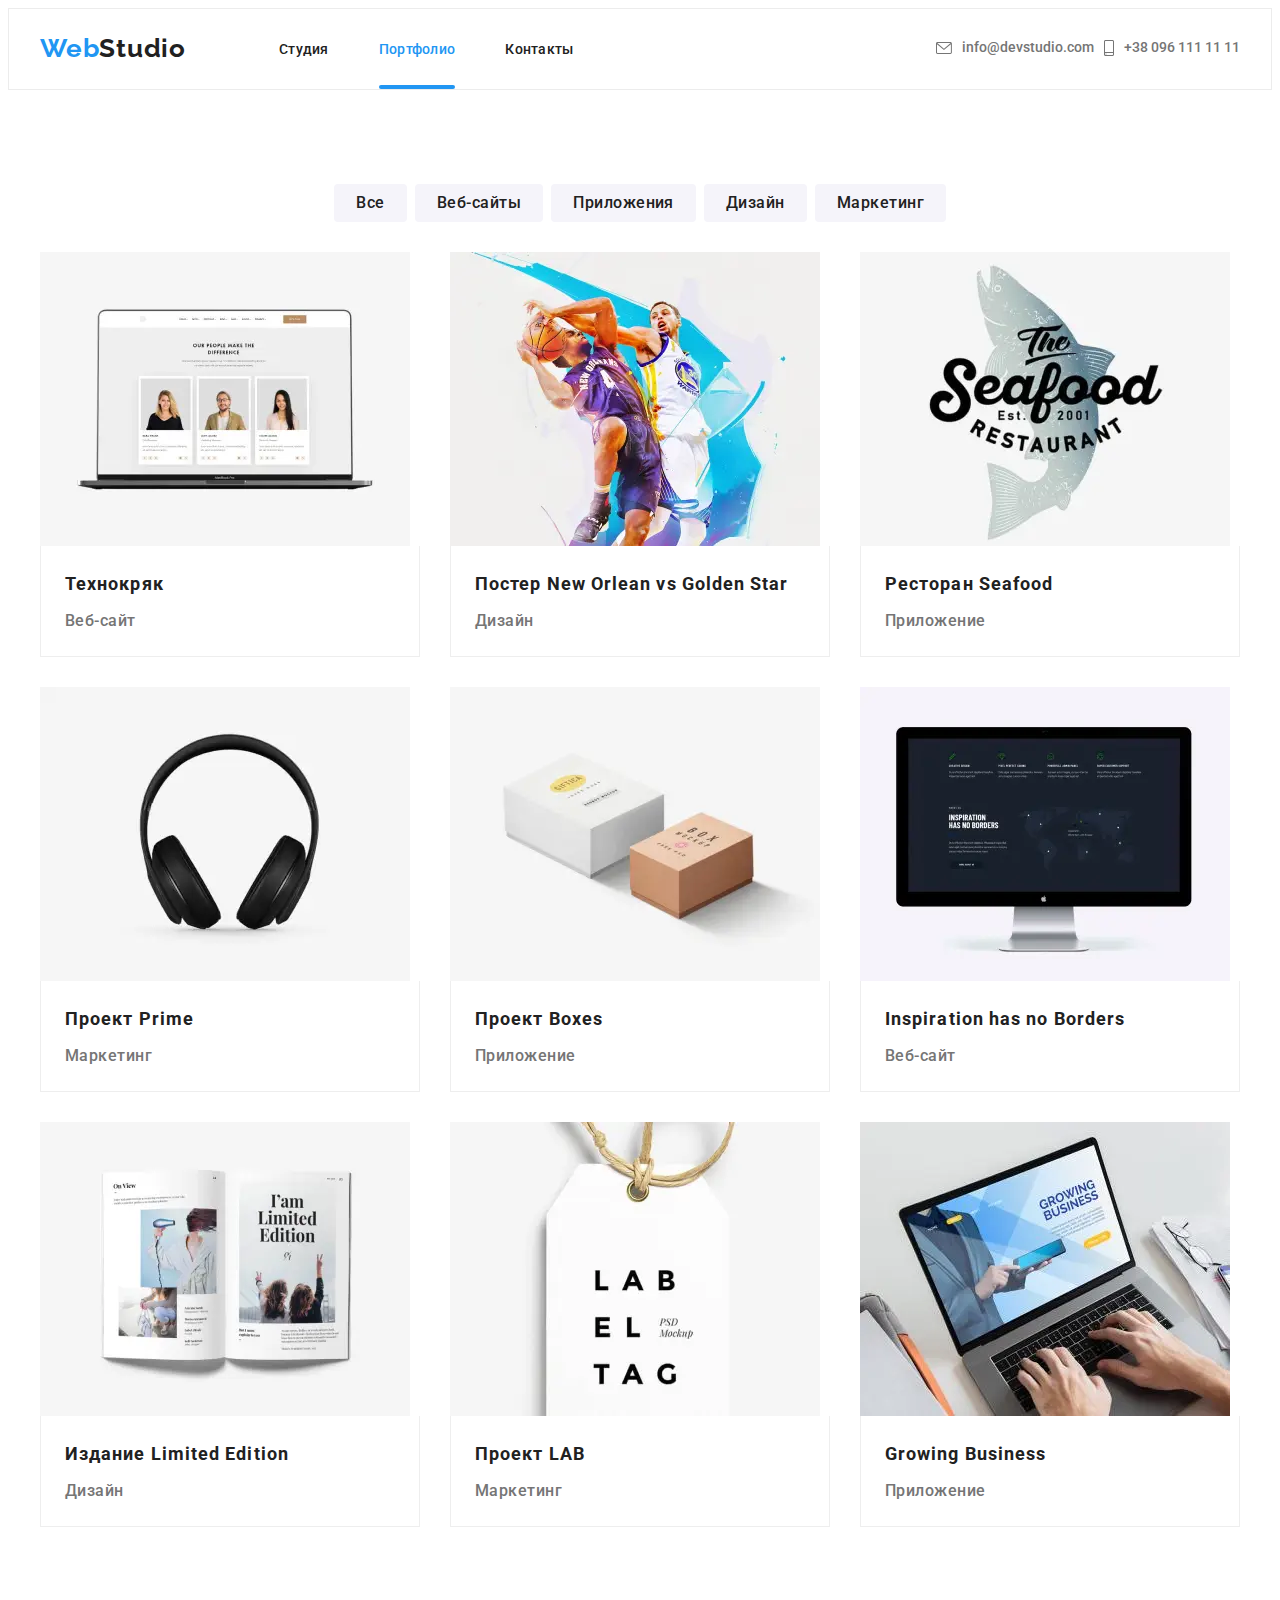
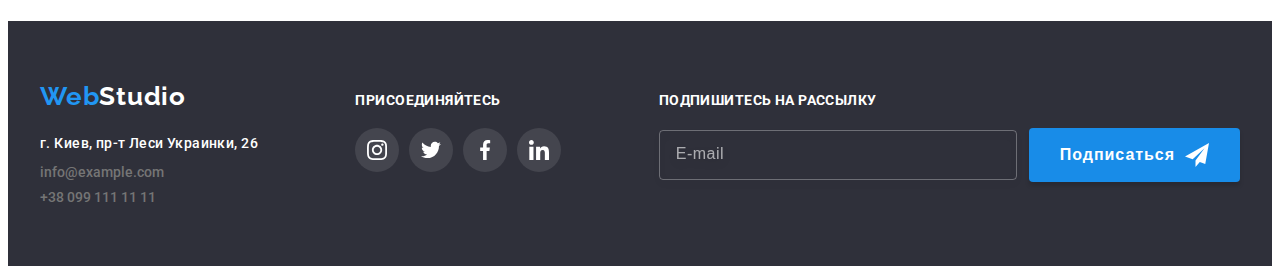
==== portfolio.html @ 3a27f7a0 "mobile ver." ====
<!DOCTYPE html>
<html lang="ru">
  <head>
    <meta charset="UTF-8" />
    <meta http-equiv="X-UA-Compatible" content="IE=edge" />
    <meta name="viewport" content="width=device-width, initial-scale=1.0" />
    <title>Портфолио</title>
    <link
      rel="stylesheet"
      href="https://cdnjs.cloudflare.com/ajax/libs/modern-normalize/1.1.0/modern-normalize.min.css"
      integrity="sha512-wpPYUAdjBVSE4KJnH1VR1HeZfpl1ub8YT/NKx4PuQ5NmX2tKuGu6U/JRp5y+Y8XG2tV+wKQpNHVUX03MfMFn9Q=="
      crossorigin="anonymous"
      referrerpolicy="no-referrer"
    />
    <link rel="preconnect" href="https://fonts.googleapis.com" />
    <link rel="preconnect" href="https://fonts.gstatic.com" crossorigin />
    <link
      href="https://fonts.googleapis.com/css2?family=Raleway:wght@700&family=Roboto:wght@400;500;700;900&display=swap"
      rel="stylesheet"
    />
    <link rel="stylesheet" href="./css/main.min.css" />
  </head>
  <body>
    <!--header-->
    <header class="header">
      <div class="container header-container">
        <nav class="nav">
          <a class="logo-link-dark link animate__animated animate__fadeInDown" href="./index.html"
            ><span class="logo-item">Web</span>Studio</a
          >
          <ul class="nav__list list">
            <li class="nav__item">
              <a href="./index.html" class="nav__link link">Студия</a>
            </li>
            <li class="nav__item">
              <a href="./portfolio.html" class="nav__link nav__link__portfolio link current"
                >Портфолио</a
              >
            </li>
            <li class="nav__item">
              <a href="#" class="nav__link link">Контакты</a>
            </li>
          </ul>
        </nav>

        <!--Start mobile menu-->
        <button class="burger-btn" data-menu-open>
          <svg class="burger-icon" width="40" height="40">
            <use href="./img/icons.svg#icon-menu_mobile"></use>
          </svg>
        </button>
        <div class="mobile-menu" data-menu>
          <button class="close-btn" data-menu-close>
            <svg class="close-btn-icon" width="40" height="40">
              <use href="./img/icons.svg#icon-close-black"></use>
            </svg>
          </button>
          <div class="modile-menu-box">
            <ul class="menu-nav__list list">
              <li class="menu-nav__item">
                <a href="./index.html" class="menu-nav__link current">Студия</a>
              </li>
              <li class="menu-nav__item">
                <a href="./portfolio.html" class="menu-nav__link">Портфолио</a>
              </li>
              <li class="menu-nav__item">
                <a href="/" class="menu-nav__link">Контакты</a>
              </li>
            </ul>
            <div class="modile-menu__contacts__container">
              <div class="modile-menu__contacts">
                <a
                  class="modile-menu__contacts__link modile-menu__contacts__link__tel link"
                  href="tel:+380961111111"
                  >+38 096 111 11 11</a
                >
                <a class="modile-menu__contacts__link link" href="mailto:info@devstudio.com"
                  >info@devstudio.com</a
                >
              </div>

              <ul class="mobile-social__list list">
                <li class="mobile-social__item">
                  <a href="#" class="mobile-social__link link">Instagram</a>
                </li>
                <li class="mobile-social__item">
                  <a href="#" class="mobile-social__link link">Twitter</a>
                </li>
                <li class="mobile-social__item">
                  <a href="#" class="mobile-social__link link">Facebook</a>
                </li>
                <li class="mobile-social__item">
                  <a href="#" class="mobile-social__link link">LinkedIn</a>
                </li>
              </ul>
            </div>
          </div>
        </div>
        <!--Finish mobile menu-->

        <div class="header__contacts">
          <a class="contacts__link link" href="mailto:info@devstudio.com"
            ><svg class="contacts__icon" width="16" height="12">
              <use href="./img/sprite.svg#icon-envelope"></use></svg
            >info@devstudio.com</a
          >

          <a class="contacts__link link" href="tel:+380961111111"
            ><svg class="contacts__icon" width="10" height="16">
              <use href="./img/sprite.svg#icon-smartphone"></use></svg
            >+38 096 111 11 11</a
          >
        </div>
      </div>
    </header>
    <main>
      <section class="portfolio-section">
        <div class="container">
          <h1 class="visually-hidden">Портфолио</h1>

          <!--filter button-->
          <ul class="filter-list list">
            <li class="filter-item">
              <button type="button" class="filter-btn btn">Все</button>
            </li>
            <li class="filter-item">
              <button type="button" class="filter-btn btn">Веб-сайты</button>
            </li>
            <li class="filter-item">
              <button type="button" class="filter-btn btn">Приложения</button>
            </li>
            <li class="filter-item">
              <button type="button" class="filter-btn btn">Дизайн</button>
            </li>
            <li class="filter-item">
              <button type="button" class="filter-btn btn">Маркетинг</button>
            </li>
          </ul>

          <!-- portfolio -->
          <ul class="portfolio-list list">
            <li class="portfolio-item">
              <a href="" class="portfolio-link link">
                <div class="box-img">
                  <picture>
                    <source
                      media="(min-width: 1200px)"
                      srcset="
                        ./img/portfolio/works-1-desktop.webp    1x,
                        ./img/portfolio/works-1-desktop.webp@2x 2x
                      "
                      type="image/webp"
                    />
                    <source
                      media="(min-width: 1200px)"
                      srcset="
                        ./img/portfolio/works-1-desktop.webp    1x,
                        ./img/portfolio/works-1-desktop@2x.webp 2x
                      "
                    />
                    <source
                      media="(min-width: 768px)"
                      srcset="
                        ./img/portfolio/works-1-tablet.webp    1x,
                        ./img/portfolio/works-1-tablet@2x.webp 2x
                      "
                      type="image/webp"
                    />
                    <source
                      media="(min-width: 768px)"
                      srcset="
                        ./img/portfolio/works-1-tablet.jpg    1x,
                        ./img/portfolio/works-1-tablet@2x.jpg 2x
                      "
                    />
                    <source
                      media="(max-width: 767px)"
                      srcset="./img/portfolio/works-1.webp 1x, ./img/portfolio/works-1@2x.webp 2x"
                    />
                    <source
                      media="(max-width: 767px)"
                      srcset="./img/portfolio/works-1.jpg 1x, ./img/portfolio/works-1@2x.jpg 2x"
                    />
                    <img class="portfolio-img" src="#" alt="открытый сайт на ноутбуке" />
                  </picture>

                  <div class="overlay">
                    <p class="overlay-text">
                      Технокряк это современная площадка распространения коронавируса. Компании
                      используют эту платформу для цифрового шпионажа и атак на защищённые сервера
                      конкурентов.
                    </p>
                  </div>
                </div>
                <div class="box-title">
                  <h2 class="portfolio-title">Технокряк</h2>
                  <p class="portfolio-text">Веб-сайт</p>
                </div>
              </a>
            </li>
            <li class="portfolio-item">
              <a href="" class="portfolio-link link">
                <div class="box-img">
                  <picture>
                    <source
                      media="(min-width: 1200px)"
                      srcset="
                        ./img/portfolio/works-2-desktop.webp    1x,
                        ./img/portfolio/works-2-desktop.webp@2x 2x
                      "
                      type="image/webp"
                    />
                    <source
                      media="(min-width: 1200px)"
                      srcset="
                        ./img/portfolio/works-2-desktop.webp    1x,
                        ./img/portfolio/works-2-desktop@2x.webp 2x
                      "
                    />
                    <source
                      media="(min-width: 768px)"
                      srcset="
                        ./img/portfolio/works-2-tablet.webp    1x,
                        ./img/portfolio/works-2-tablet@2x.webp 2x
                      "
                      type="image/webp"
                    />
                    <source
                      media="(min-width: 768px)"
                      srcset="
                        ./img/portfolio/works-2-tablet.jpg    1x,
                        ./img/portfolio/works-2-tablet@2x.jpg 2x
                      "
                    />
                    <source
                      media="(max-width: 767px)"
                      srcset="./img/portfolio/works-2.webp 1x, ./img/portfolio/works-2@2x.webp 2x"
                    />
                    <source
                      media="(max-width: 767px)"
                      srcset="./img/portfolio/works-2.jpg 1x, ./img/portfolio/works-2@2x.jpg 2x"
                    />
                    <img class="portfolio-img" src="#" alt="Постер с баскетболистами" />
                  </picture>

                  <div class="overlay">
                    <p class="overlay-text">
                      Технокряк это современная площадка распространения коронавируса. Компании
                      используют эту платформу для цифрового шпионажа и атак на защищённые сервера
                      конкурентов.
                    </p>
                  </div>
                </div>

                <div class="box-title">
                  <h2 class="portfolio-title">Постер New Orlean vs Golden Star</h2>
                  <p class="portfolio-text">Дизайн</p>
                </div>
              </a>
            </li>
            <li class="portfolio-item">
              <a href="" class="portfolio-link link">
                <div class="box-img">
                  <picture>
                    <source
                      media="(min-width: 1200px)"
                      srcset="
                        ./img/portfolio/works-3-desktop.webp    1x,
                        ./img/portfolio/works-3-desktop.webp@2x 2x
                      "
                      type="image/webp"
                    />
                    <source
                      media="(min-width: 1200px)"
                      srcset="
                        ./img/portfolio/works-3-desktop.webp    1x,
                        ./img/portfolio/works-3-desktop@2x.webp 2x
                      "
                    />
                    <source
                      media="(min-width: 768px)"
                      srcset="
                        ./img/portfolio/works-3-tablet.webp    1x,
                        ./img/portfolio/works-3-tablet@2x.webp 2x
                      "
                      type="image/webp"
                    />
                    <source
                      media="(min-width: 768px)"
                      srcset="
                        ./img/portfolio/works-3-tablet.jpg    1x,
                        ./img/portfolio/works-3-tablet@2x.jpg 2x
                      "
                    />
                    <source
                      media="(max-width: 767px)"
                      srcset="./img/portfolio/works-3.webp 1x, ./img/portfolio/works-3@2x.webp 2x"
                    />
                    <source
                      media="(max-width: 767px)"
                      srcset="./img/portfolio/works-3.jpg 1x, ./img/portfolio/works-3@2x.jpg 2x"
                    />
                    <img src="#" alt="Название ресторана" />
                  </picture>

                  <div class="overlay">
                    <p class="overlay-text">
                      Технокряк это современная площадка распространения коронавируса. Компании
                      используют эту платформу для цифрового шпионажа и атак на защищённые сервера
                      конкурентов.
                    </p>
                  </div>
                </div>

                <div class="box-title">
                  <h2 class="portfolio-title">Ресторан Seafood</h2>
                  <p class="portfolio-text">Приложение</p>
                </div>
              </a>
            </li>
            <li class="portfolio-item">
              <a href="" class="portfolio-link link">
                <div class="box-img">
                  <picture>
                    <source
                      media="(min-width: 1200px)"
                      srcset="
                        ./img/portfolio/works-4-desktop.webp    1x,
                        ./img/portfolio/works-4-desktop.webp@2x 2x
                      "
                      type="image/webp"
                    />
                    <source
                      media="(min-width: 1200px)"
                      srcset="
                        ./img/portfolio/works-4-desktop.webp    1x,
                        ./img/portfolio/works-4-desktop@2x.webp 2x
                      "
                    />
                    <source
                      media="(min-width: 768px)"
                      srcset="
                        ./img/portfolio/works-4-tablet.webp    1x,
                        ./img/portfolio/works-4-tablet@2x.webp 2x
                      "
                      type="image/webp"
                    />
                    <source
                      media="(min-width: 768px)"
                      srcset="
                        ./img/portfolio/works-4-tablet.jpg    1x,
                        ./img/portfolio/works-4-tablet@2x.jpg 2x
                      "
                    />
                    <source
                      media="(max-width: 767px)"
                      srcset="./img/portfolio/works-4.webp 1x, ./img/portfolio/works-4@2x.webp 2x"
                    />
                    <source
                      media="(max-width: 767px)"
                      srcset="./img/portfolio/works-4.jpg 1x, ./img/portfolio/works-4@2x.jpg 2x"
                    />
                    <img src="#" alt="Наушники" />
                  </picture>

                  <div class="overlay">
                    <p class="overlay-text">
                      Технокряк это современная площадка распространения коронавируса. Компании
                      используют эту платформу для цифрового шпионажа и атак на защищённые сервера
                      конкурентов.
                    </p>
                  </div>
                </div>

                <div class="box-title">
                  <h2 class="portfolio-title">Проект Prime</h2>
                  <p class="portfolio-text">Маркетинг</p>
                </div>
              </a>
            </li>
            <li class="portfolio-item">
              <a href="" class="portfolio-link link">
                <div class="box-img">
                  <picture>
                    <source
                      media="(min-width: 1200px)"
                      srcset="
                        ./img/portfolio/works-5-desktop.webp    1x,
                        ./img/portfolio/works-5-desktop.webp@2x 2x
                      "
                      type="image/webp"
                    />
                    <source
                      media="(min-width: 1200px)"
                      srcset="
                        ./img/portfolio/works-5-desktop.webp    1x,
                        ./img/portfolio/works-5-desktop@2x.webp 2x
                      "
                    />
                    <source
                      media="(min-width: 768px)"
                      srcset="
                        ./img/portfolio/works-5-tablet.webp    1x,
                        ./img/portfolio/works-5-tablet@2x.webp 2x
                      "
                      type="image/webp"
                    />
                    <source
                      media="(min-width: 768px)"
                      srcset="
                        ./img/portfolio/works-5-tablet.jpg    1x,
                        ./img/portfolio/works-5-tablet@2x.jpg 2x
                      "
                    />
                    <source
                      media="(max-width: 767px)"
                      srcset="./img/portfolio/works-5.webp 1x, ./img/portfolio/works-5@2x.webp 2x"
                    />
                    <source
                      media="(max-width: 767px)"
                      srcset="./img/portfolio/works-5.jpg 1x, ./img/portfolio/works-5@2x.jpg 2x"
                    />
                    <img src="#" alt="Картонные коробки" />
                  </picture>

                  <div class="overlay">
                    <p class="overlay-text">
                      Технокряк это современная площадка распространения коронавируса. Компании
                      используют эту платформу для цифрового шпионажа и атак на защищённые сервера
                      конкурентов.
                    </p>
                  </div>
                </div>

                <div class="box-title">
                  <h2 class="portfolio-title">Проект Boxes</h2>
                  <p class="portfolio-text">Приложение</p>
                </div>
              </a>
            </li>
            <li class="portfolio-item">
              <a href="" class="portfolio-link link">
                <div class="box-img">
                  <picture>
                    <source
                      media="(min-width: 1200px)"
                      srcset="
                        ./img/portfolio/works-6-desktop.webp    1x,
                        ./img/portfolio/works-6-desktop.webp@2x 2x
                      "
                      type="image/webp"
                    />
                    <source
                      media="(min-width: 1200px)"
                      srcset="
                        ./img/portfolio/works-6-desktop.webp    1x,
                        ./img/portfolio/works-6-desktop@2x.webp 2x
                      "
                    />
                    <source
                      media="(min-width: 768px)"
                      srcset="
                        ./img/portfolio/works-6-tablet.webp    1x,
                        ./img/portfolio/works-6-tablet@2x.webp 2x
                      "
                      type="image/webp"
                    />
                    <source
                      media="(min-width: 768px)"
                      srcset="
                        ./img/portfolio/works-6-tablet.jpg    1x,
                        ./img/portfolio/works-6-tablet@2x.jpg 2x
                      "
                    />
                    <source
                      media="(max-width: 767px)"
                      srcset="./img/portfolio/works-6.webp 1x, ./img/portfolio/works-6@2x.webp 2x"
                    />
                    <source
                      media="(max-width: 767px)"
                      srcset="./img/portfolio/works-6.jpg 1x, ./img/portfolio/works-6@2x.jpg 2x"
                    />
                    <img src="#" alt="Монитор" />
                  </picture>

                  <div class="overlay">
                    <p class="overlay-text">
                      Технокряк это современная площадка распространения коронавируса. Компании
                      используют эту платформу для цифрового шпионажа и атак на защищённые сервера
                      конкурентов.
                    </p>
                  </div>
                </div>

                <div class="box-title">
                  <h2 class="portfolio-title">Inspiration has no Borders</h2>
                  <p class="portfolio-text">Веб-сайт</p>
                </div>
              </a>
            </li>
            <li class="portfolio-item">
              <a href="" class="portfolio-link link">
                <div class="box-img">
                  <picture>
                    <source
                      media="(min-width: 1200px)"
                      srcset="
                        ./img/portfolio/works-7-desktop.webp    1x,
                        ./img/portfolio/works-7-desktop.webp@2x 2x
                      "
                      type="image/webp"
                    />
                    <source
                      media="(min-width: 1200px)"
                      srcset="
                        ./img/portfolio/works-7-desktop.webp    1x,
                        ./img/portfolio/works-7-desktop@2x.webp 2x
                      "
                    />
                    <source
                      media="(min-width: 768px)"
                      srcset="
                        ./img/portfolio/works-7-tablet.webp    1x,
                        ./img/portfolio/works-7-tablet@2x.webp 2x
                      "
                      type="image/webp"
                    />
                    <source
                      media="(min-width: 768px)"
                      srcset="
                        ./img/portfolio/works-7-tablet.jpg    1x,
                        ./img/portfolio/works-7-tablet@2x.jpg 2x
                      "
                    />
                    <source
                      media="(max-width: 767px)"
                      srcset="./img/portfolio/works-7.webp 1x, ./img/portfolio/works-7@2x.webp 2x"
                    />
                    <source
                      media="(max-width: 767px)"
                      srcset="./img/portfolio/works-7.jpg 1x, ./img/portfolio/works-7@2x.jpg 2x"
                    />
                    <img src="#" alt="Открытый журнал" />
                  </picture>

                  <div class="overlay">
                    <p class="overlay-text">
                      Технокряк это современная площадка распространения коронавируса. Компании
                      используют эту платформу для цифрового шпионажа и атак на защищённые сервера
                      конкурентов.
                    </p>
                  </div>
                </div>

                <div class="box-title">
                  <h2 class="portfolio-title">Издание Limited Edition</h2>
                  <p class="portfolio-text">Дизайн</p>
                </div>
              </a>
            </li>
            <li class="portfolio-item">
              <a href="" class="portfolio-link link">
                <div class="box-img">
                  <picture>
                    <source
                      media="(min-width: 1200px)"
                      srcset="
                        ./img/portfolio/works-8-desktop.webp    1x,
                        ./img/portfolio/works-8-desktop.webp@2x 2x
                      "
                      type="image/webp"
                    />
                    <source
                      media="(min-width: 1200px)"
                      srcset="
                        ./img/portfolio/works-8-desktop.webp    1x,
                        ./img/portfolio/works-8-desktop@2x.webp 2x
                      "
                    />
                    <source
                      media="(min-width: 768px)"
                      srcset="
                        ./img/portfolio/works-8-tablet.webp    1x,
                        ./img/portfolio/works-8-tablet@2x.webp 2x
                      "
                      type="image/webp"
                    />
                    <source
                      media="(min-width: 768px)"
                      srcset="
                        ./img/portfolio/works-8-tablet.jpg    1x,
                        ./img/portfolio/works-8-tablet@2x.jpg 2x
                      "
                    />
                    <source
                      media="(max-width: 767px)"
                      srcset="./img/portfolio/works-8.webp 1x, ./img/portfolio/works-8@2x.webp 2x"
                    />
                    <source
                      media="(max-width: 767px)"
                      srcset="./img/portfolio/works-8.jpg 1x, ./img/portfolio/works-8@2x.jpg 2x"
                    />
                    <img src="#" alt="Бирка с логотипом" />
                  </picture>

                  <div class="overlay">
                    <p class="overlay-text">
                      Технокряк это современная площадка распространения коронавируса. Компании
                      используют эту платформу для цифрового шпионажа и атак на защищённые сервера
                      конкурентов.
                    </p>
                  </div>
                </div>

                <div class="box-title">
                  <h2 class="portfolio-title">Проект LAB</h2>
                  <p class="portfolio-text">Маркетинг</p>
                </div>
              </a>
            </li>
            <li class="portfolio-item">
              <a href="" class="portfolio-link link">
                <div class="box-img">
                  <picture>
                    <source
                      media="(min-width: 1200px)"
                      srcset="
                        ./img/portfolio/works-9-desktop.webp    1x,
                        ./img/portfolio/works-9-desktop.webp@2x 2x
                      "
                      type="image/webp"
                    />
                    <source
                      media="(min-width: 1200px)"
                      srcset="
                        ./img/portfolio/works-9-desktop.webp    1x,
                        ./img/portfolio/works-9-desktop@2x.webp 2x
                      "
                    />
                    <source
                      media="(min-width: 768px)"
                      srcset="
                        ./img/portfolio/works-9-tablet.webp    1x,
                        ./img/portfolio/works-9-tablet@2x.webp 2x
                      "
                      type="image/webp"
                    />
                    <source
                      media="(min-width: 768px)"
                      srcset="
                        ./img/portfolio/works-9-tablet.jpg    1x,
                        ./img/portfolio/works-9-tablet@2x.jpg 2x
                      "
                    />
                    <source
                      media="(max-width: 767px)"
                      srcset="./img/portfolio/works-9.webp 1x, ./img/portfolio/works-8@2x.webp 2x"
                    />
                    <source
                      media="(max-width: 767px)"
                      srcset="./img/portfolio/works-9.jpg 1x, ./img/portfolio/works-8@2x.jpg 2x"
                    />
                    <img src="#" alt="работа на ноутбуке" />
                  </picture>

                  <div class="overlay">
                    <p class="overlay-text">
                      Технокряк это современная площадка распространения коронавируса. Компании
                      используют эту платформу для цифрового шпионажа и атак на защищённые сервера
                      конкурентов.
                    </p>
                  </div>
                </div>

                <div class="box-title">
                  <h2 class="portfolio-title">Growing Business</h2>
                  <p class="portfolio-text">Приложение</p>
                </div>
              </a>
            </li>
          </ul>
        </div>
      </section>
    </main>

    <!-- footer-->
    <footer class="footer">
      <div class="container footer-container">
        <div class="footer-left">
          <a href="./index.html" class="footer-link-light link"
            ><span class="logo-item">Web</span>Studio
          </a>
          <address class="contakts-address">
            <ul class="contakts-list list">
              <li class="contakts-item">
                <a href="/" class="address-link link">г. Киев, пр-т Леси Украинки, 26</a>
              </li>
              <li class="contakts-item">
                <a href="mailto:info@example.com" class="contacts__link link">info@example.com</a>
              </li>
              <li class="contakts-item">
                <a href="tel:+380991111111" class="contacts__link link">+38 099 111 11 11</a>
              </li>
            </ul>
          </address>
        </div>

        <div class="footer-right">
          <h2 class="social-link-text">ПРИСОЕДИНЯЙТЕСЬ</h2>
          <ul class="footer-social-list list">
            <li class="footer-social-item">
              <a href="" class="social-link social-link-light">
                <svg class="social-icon social-icon-light" width="20" height="20">
                  <use href="./img/sprite.svg#icon-instagram"></use>
                </svg>
              </a>
            </li>
            <li class="footer-social-item">
              <a href="" class="social-link social-link-light">
                <svg class="social-icon social-icon-light" width="20" height="20">
                  <use href="./img/sprite.svg#icon-twitter"></use>
                </svg>
              </a>
            </li>
            <li class="footer-social-item">
              <a href="" class="social-link social-link-light">
                <svg class="social-icon social-icon-light" width="20" height="20">
                  <use href="./img/sprite.svg#icon-facebook"></use>
                </svg>
              </a>
            </li>
            <li class="footer-social-item">
              <a href="" class="social-link social-link-light">
                <svg class="social-icon social-icon-light" width="20" height="20">
                  <use href="./img/sprite.svg#icon-linkedin"></use>
                </svg>
              </a>
            </li>
          </ul>
        </div>
        <form class="footer-form">
          <p class="footer-form-head">ПОДПИШИТЕСЬ НА РАССЫЛКУ</p>
          <div class="foter-form-box">
            <label class="foter-form-label">
              <input class="foter-form-input" type="email" placeholder="E-mail" required />
            </label>
            <button class="footer-form-btn" type="submit">
              Подписаться
              <svg class="footer-form-icon" width="24" height="24">
                <use href="./img/icons.svg#icon-icon-send"></use>
              </svg>
            </button>
          </div>
        </form>
      </div>
    </footer>
    <script src="./js/mobile.js"></script>
  </body>
</html>
---- css/main.min.css ----
:root{--primery-text-color: #212121;--second-text-color: #757575;--primery-title-color: #ffffff;--accent-color: #2196f3;--second-accent-color: #188ce8;--primery-background-color: #ffffff;--background-secodery-color: #2f303a;--background-third-color: #f5f4fa;--border-color: #ececec;--second-border-color: #afb1b8}.visually-hidden{position:absolute;white-space:nowrap;width:1px;height:1px;overflow:hidden;border:0;padding:0;clip:rect(0 0 0 0);clip-path:inset(50%);margin:-1px}html{box-sizing:border-box;scroll-behavior:smooth}body{font-family:'Roboto', sans-serif;font-style:normal;font-weight:normal;background-color:var(--primery-background-color)}h1,h2,h3,h4,h5,h6,p{margin-top:0}img{display:block;max-width:100%;height:auto}.list{padding-left:0;margin:0;list-style:none}.link{font-weight:500;font-size:14px;line-height:1.14;text-decoration:none}.btn{cursor:pointer;border:none}.container{padding-left:15px;padding-right:15px;margin-left:auto;margin-right:auto}@media screen and (min-width: 480px){.container{width:480px}}@media screen and (min-width: 768px){.container{width:768px}}@media screen and (min-width: 1200px){.container{width:1200px}}.section-title{font-size:36px;line-height:1.17;text-align:center;letter-spacing:0.03em;color:var(--primery-text-color)}.team-sicial-list{display:flex;justify-content:center}.team-social-item{width:44px;height:44px}.team-social-item:not(:last-child){margin-right:10px}.social-link{width:100%;height:100%;border-radius:50%;color:var(--second-border-color);display:flex;justify-content:center;align-items:center;transition:background-color 250ms cubic-bezier(0.4, 0, 0.2, 1)}.social-link:hover,.social-link:focus{background-color:var(--accent-color)}.social-icon{fill:currentColor;transition:fill 250ms cubic-bezier(0.4, 0, 0.2, 1)}.social-link:hover .social-icon,.social-link:focus .social-icon{fill:var(--primery-title-color)}.logo-link-dark{margin-right:88px;font-family:'Raleway', sans-serif;font-weight:bold;font-size:26px;line-height:1.19;letter-spacing:0.03em;color:var(--primery-text-color);text-decoration:none}@media screen and (min-width: 1200px){.logo-link-dark{margin-right:93px}}.logo-item{font-family:Raleway;font-style:normal;font-weight:bold;font-size:26px;line-height:1.19;letter-spacing:0.03em;color:var(--accent-color)}.backdrop{position:fixed;top:0;left:0;padding:15px;width:100vw;height:100vh;background-color:rgba(0,0,0,0.2);opacity:1;visibility:visible;transition:opacity 250ms cubic-bezier(0.4, 0, 0.2, 1),visibility 250ms cubic-bezier(0.4, 0, 0.2, 1)}.backdrop.is-hidden{opacity:0;pointer-events:none;visibility:hidden}.modal{position:absolute;top:50%;left:50%;transform:translate(-50%, -50%) scale(1);transition:transform 250ms cubic-bezier(0.4, 0, 0.2, 1);width:528px;min-height:581px;padding:40px;background-color:var(--primery-background-color);border-radius:4px}.backdrop.is-hidden .modal{transform:translate(-50%, -50%) scale(1.1)}.modal-btn{display:flex;align-items:center;position:absolute;top:8px;right:8px;width:30px;height:30px;color:var(--primery-text-color);border-radius:50%;border:1px solid rgba(0,0,0,0.1);background-color:var(--primery-background-color);transition:color 250ms cubic-bezier(0.4, 0, 0.2, 1);cursor:pointer}.modal-btn:focus,.modal-btn-icon:hover{color:var(--accent-color)}.modal-form-icon{position:absolute;top:50%;left:12px;transform:translateY(-50%);fill:currentColor}@media screen and (max-width: 1199px){.modal{max-width:450px}}.modal-form{display:flex;flex-direction:column}.modal-form-text{margin-bottom:12px;font-weight:bold;font-size:20px;line-height:1.15;text-align:center;letter-spacing:0.03em;color:#212121}.modal-form-field{position:relative;display:block;margin-top:4px}.modal-form-input{width:100%;height:40px;padding-left:35px;border:1px solid rgba(33,33,33,0.2);border-radius:4px;color:var(--primery-text-color);cursor:pointer;transition:border-color 250ms cubic-bezier(0.4, 0, 0.2, 1),color 250ms cubic-bezier(0.4, 0, 0.2, 1)}.modal-form-input:focus{outline:none;border-color:var(--accent-color)}.modal-form-input:focus+.modal-form-icon{color:var(--accent-color)}.modal-form-icon{position:absolute;top:50%;left:12px;transform:translateY(-50%);fill:currentColor}.modal-form-label{margin-bottom:10px;font-size:12px;line-height:1.17;letter-spacing:0.01em;color:var(--second-text-color);cursor:pointer}.modal-form-coment{width:100%;height:120px;margin-top:4px;margin-bottom:20px;padding:12px 16px;border:1px solid rgba(33,33,33,0.2);border-radius:4px;resize:none;transition:border-color 250ms cubic-bezier(0.4, 0, 0.2, 1)}.modal-form-coment::placeholder{font-size:12px;line-height:14px;letter-spacing:0.01em;color:rgba(117,117,117,0.5)}.modal-form-coment:focus{outline:none;border-color:var(--accent-color)}.modal-btn-icon{fill:currentColor}.form-lable-checkbox{position:relative;margin-bottom:30px;letter-spacing:0.03em;color:var(--second-text-color);cursor:pointer}@media screen and (max-width: 1199px){.form-lable-checkbox{padding-left:22px;font-size:12px;line-height:1.17}}@media screen and (min-width: 1200px){.form-lable-checkbox{padding-left:38px;font-size:14px;line-height:1.71}}.form-input-checkbox{position:absolute;white-space:nowrap;width:1px;height:1px;overflow:hidden;border:0;padding:0;clip:rect(0 0 0 0);clip-path:inset(50%);margin:-1px}.checkbox-icon{display:inline-block;position:absolute;top:50%;left:0;transform:translateY(-50%);width:16px;height:15px;border:2px solid #212121;border-radius:4px}@media screen and (min-width: 1200px){.checkbox-icon{left:12px}}.form-input-checkbox:checked+.checkbox-icon{outline:none;background-image:url(../img/iconcheck.svg);background-position:center;background-size:contain;background-origin:border-box;border:transparent;outline:none}.form-input-checkbox:focus+.checkbox-icon{outline:1px solid var(--second-accent-color)}.checkbox-link{letter-spacing:0.03em;color:var(--accent-color)}@media screen and (max-width: 1199px){.checkbox-link{font-size:12px;line-height:1.17}}@media screen and (min-width: 1200px){.checkbox-link{font-size:14px;line-height:24px}}.modal-form-btn{align-self:center;border-color:transparent;padding:10px 55px;font-weight:bold;font-size:16px;line-height:1.87;letter-spacing:0.06em;color:var(--primery-title-color);background:var(--second-accent-color);box-shadow:0px 4px 4px rgba(0,0,0,0.15);border-radius:4px;cursor:pointer}.mobile-menu{position:fixed;z-index:5;top:0;left:0;transform:translateX(-100%);width:100vw;height:100vh;padding:48px 40px;background-color:var(--primery-background-color);opacity:0;visibility:hidden;pointer-events:none;transition:opacity 250ms cubic-bezier(0.4, 0, 0.2, 1),visibility 250ms cubic-bezier(0.4, 0, 0.2, 1),transform 250ms cubic-bezier(0.4, 0, 0.2, 1)}.mobile-menu.is-open{opacity:1;visibility:visible;pointer-events:initial;transform:translateX(0)}.close-btn{position:absolute;top:10px;right:15px;padding:0;line-height:0;background-color:transparent;cursor:pointer;border:none;color:var(--primery-text-color)}.close-btn:hover,.close-btn:focus{color:var(--accent-color)}.close-btn-icon{fill:currentColor}.modile-menu-box{display:flex;flex-direction:column;justify-content:space-between;height:100%}.menu-nav__item+.menu-nav__item{margin-top:32px}.menu-nav__link{font-weight:500;font-size:40px;line-height:1.18;letter-spacing:0.02em;color:var(--primery-text-color);text-decoration:none}.menu-nav__link:hover{color:var(--accent-color)}.modile-menu__contacts .modile-menu__contacts__link__tel{font-weight:500;font-size:34px;line-height:1.18;letter-spacing:0.02em;color:var(--accent-color);margin-bottom:32px}@media screen and (max-width: 479px){.modile-menu__contacts .modile-menu__contacts__link__tel{font-size:8vw}}.modile-menu__contacts{margin-bottom:64px}.modile-menu__contacts__link{display:block;display:flex;flex-direction:column;font-weight:500;font-size:24px;line-height:1.17;letter-spacing:0.02em;color:var(--second-text-color)}.mobile-social__list{display:flex;flex-wrap:wrap}.mobile-social__item{padding-right:10px}.mobile-social__item:not(:last-child){border-right:1px solid rgba(33,33,33,0.2)}.mobile-social__item:not(:first-child){padding-left:10px}.mobile-social__link{font-weight:500;font-size:18px;line-height:1.22;letter-spacing:0.02em;color:var(--accent-color)}@media screen and (max-width: 479px){.mobile-social__link{font-size:3vw}}.header{padding-top:16px;padding-bottom:16px;border:1px solid var(--border-color)}@media screen and (min-width: 768px){.header{padding-top:26px;padding-bottom:26px}}@media screen and (min-width: 1200px){.header{padding-top:24px;padding-bottom:25px}}.header-container{display:flex;align-items:center;justify-content:space-between}.burger-btn{padding:0;line-height:0;background-color:transparent;cursor:pointer;border:none;color:var(--primery-text-color)}.burger-btn:hover,.burger-btn:focus{color:var(--accent-color)}@media screen and (min-width: 768px){.burger-btn{display:none}}.burger-icon{fill:currentColor}.nav{display:flex;align-items:center}.nav__item{position:relative}.nav .nav__item:not(:last-child){margin-right:50px}.nav__link{letter-spacing:0.02em;color:var(--primery-text-color);text-decoration:none;transition:color 250ms cubic-bezier(0.4, 0, 0.2, 1)}.nav__link:hover,.nav__link:focus{color:var(--accent-color)}.nav .nav__link.current{color:var(--accent-color)}.nav__list{display:flex}@media screen and (max-width: 767px){.nav__list{display:none}}.nav__list .nav__link__studio::after{content:'';width:100%;height:4px;border-radius:2px;background-color:var(--accent-color);display:block;position:absolute;top:52px}@media screen and (min-width: 1200px){.nav__list .nav__link__studio::after{position:absolute;top:46px}}.nav__list .nav__link__portfolio::after{content:'';width:100%;height:4px;border-radius:2px;background-color:var(--accent-color);display:block;position:absolute;top:52px}@media screen and (min-width: 1200px){.nav__list .nav__link__portfolio::after{position:absolute;top:46px}}@media screen and (max-width: 767px){.header__contacts{display:none}}@media screen and (min-width: 1200px){.header__contacts{display:flex;align-items:center}}.contacts__link{display:flex;align-items:center;color:var(--second-text-color);text-decoration:none;transition:color 250ms cubic-bezier(0.4, 0, 0.2, 1)}.contacts__link:hover,.contacts__link:focus{color:var(--accent-color)}.contacts__link:not(:last-child){margin-bottom:10px}@media screen and (min-width: 1200px){.contacts__link:not(:last-child){margin-bottom:0px}.contacts__link:not(:last-child){margin-right:10px}}.contacts__icon{fill:currentColor;margin-right:10px}.hero{text-align:center;padding:118px 60px;background-color:var(--background-secodery-color);background-image:linear-gradient(rgba(47,48,58,0.4), rgba(47,48,58,0.4)),url(../img/hero/hero-mobile.jpg);background-repeat:no-repeat;background-size:cover;background-position:center;max-width:480px;height:400px;margin:0 auto}@media screen and (min-device-pixel-ratio: 2), (min-resolution: 192dpi), (min-resolution: 2dppx){.hero{background-image:url(../img/hero/hero@2x-mobile.jpg)}}@media screen and (min-width: 768px){.hero{background-image:linear-gradient(rgba(47,48,58,0.4), rgba(47,48,58,0.4)),url(../img/hero/hero-tablet.jpg);max-width:768px}}@media screen and (min-width: 768px) and (min-device-pixel-ratio: 2), screen and (min-width: 768px) and (min-resolution: 192dpi), screen and (min-width: 768px) and (min-resolution: 2dppx){.hero{background-image:url(../img/hero/hero@2x-tablet.jpg)}}@media screen and (min-width: 1200px){.hero{background-image:linear-gradient(rgba(47,48,58,0.4), rgba(47,48,58,0.4)),url(../img/hero/hero-desktop.jpg);max-width:1600px;height:600px;padding-top:200px;padding-bottom:200px}}@media screen and (min-width: 1200px) and (min-device-pixel-ratio: 2), screen and (min-width: 1200px) and (min-resolution: 192dpi), screen and (min-width: 1200px) and (min-resolution: 2dppx){.hero{background-image:url(../img/hero/hero@2x-desktop.jpg)}}.hero-title{font-weight:900;font-size:26px;line-height:1.62;letter-spacing:0.06em;text-transform:uppercase;color:var(--primery-title-color);margin-bottom:30px;margin-top:0}@media screen and (min-width: 1200px){.hero-title{font-size:44px;line-height:1.36}}.hero-btn{padding:10px 32px;border-radius:4px;box-shadow:0px 4px 4px rgba(0,0,0,0.15);width:200px;height:50px;font-weight:bold;font-size:16px;line-height:1.88;color:var(--primery-title-color);background-color:var(--accent-color);transition:background-color 250ms cubic-bezier(0.4, 0, 0.2, 1)}.hero-btn:hover,.hero-btn:focus{background-color:var(--second-accent-color)}@media screen and (max-width: 1199px){.features-section{padding-top:60px;padding-bottom:60px}}@media screen and (min-width: 1200px){.features-section{padding-top:94px;padding-bottom:94px}}.features-title{margin-bottom:10px;font-weight:bold;font-size:14px;line-height:1.14;letter-spacing:0.03em;color:var(--primery-text-color)}@media screen and (min-width: 768px){.features-list{display:flex;flex-wrap:wrap;justify-content:center;margin:-15px}}@media screen and (min-width: 1200px){.features-list{display:flex}}@media screen and (max-width: 767px){.features-item:not(:last-child){margin-bottom:30px}}@media screen and (min-width: 768px){.features-item{width:354px;margin:15px;flex-basis:calc((100% - 60px) / 2)}}@media screen and (min-width: 1200px){.features-item{width:270px;margin:15px;flex-basis:calc((100% - 120px) / 4)}}.features-text{margin-bottom:0;font-size:14px;line-height:1.71;letter-spacing:0.03em;color:var(--second-text-color)}.box-features-icon{height:120px;background-color:var(--background-third-color);border-radius:4px;display:flex;justify-content:center;align-items:center;margin-bottom:30px}.occupation-section{padding-top:94px;padding-bottom:94px}@media screen and (max-width: 1199px){.occupation-section{display:none}}.section-title{margin-bottom:50px}.occupation-list{display:flex}.occupation-item{position:relative}.occupation-item:not(:last-child){margin-right:30px}.occupation-box{width:100%;height:70px;padding-top:27px;padding-bottom:27px;background-color:rgba(47,48,58,0.8);text-align:center;position:absolute;bottom:0;right:0}.occupation-text{margin:0;font-weight:bold;font-size:14px;line-height:1.14;letter-spacing:0.03em;text-transform:uppercase;color:var(--primery-title-color)}.team-section{background-color:var(--background-third-color)}@media screen and (max-width: 1199px){.team-section{padding-top:60px;padding-bottom:60px}}@media screen and (min-width: 1200px){.team-section{padding-top:94px;padding-bottom:94px}}@media screen and (max-width: 1199px){.section-title{margin-bottom:30px}}@media screen and (min-width: 768px){.team-list{display:flex;flex-wrap:wrap;justify-content:center;margin:-15px}}@media screen and (min-width: 1200px){.team-list{display:flex;flex-wrap:nowrap;align-items:center;margin:0}}.team-title{margin-bottom:10px;font-weight:500;font-size:16px;line-height:1.19;color:var(--primery-text-color);border-color:var(--primery-background-color);text-align:center}.team-item{background:#ffffff;box-shadow:0px 1px 3px rgba(0,0,0,0.12),0px 1px 1px rgba(0,0,0,0.14),0px 2px 1px rgba(0,0,0,0.2);border-radius:0px 0px 4px 4px}@media screen and (max-width: 767px){.team-item:not(:last-child){margin-bottom:30px}}@media screen and (min-width: 768px){.team-item{flex-basis:calc((100% - 60px) / 2);margin:15px}}@media screen and (min-width: 1200px){.team-item{margin:0}}@media screen and (min-width: 1200px) and (min-width: 1200px){.team-item:not(:last-child){margin-right:30px}}.team-description{padding-top:30px;padding-bottom:30px}.team-text{margin-bottom:16px;font-size:16px;line-height:1.19;color:var(--second-text-color);border-color:var(--primery-background-color);text-align:center}@media screen and (max-width: 1199px){.clients{padding-top:60px;padding-bottom:60px}}@media screen and (min-width: 1200px){.clients{padding-top:94px;padding-bottom:94px}}@media screen and (max-width: 1199px){.clients-list{display:flex;flex-wrap:wrap;justify-content:center;margin:-15px}}@media screen and (min-width: 1200px){.clients-list{display:flex;align-items:center}}.clients-title{font-weight:bold;font-size:28px;line-height:1.18;text-align:center;letter-spacing:0.03em;margin-bottom:30px}.clients-item{width:210px;height:92px;border:1px solid var(--second-border-color);border-radius:4px;transition:border 250ms cubic-bezier(0.4, 0, 0.2, 1);flex-basis:calc((100% - 60px) / 2)}.clients-item:hover,.clients-item:focus{border:1px solid var(--accent-color)}@media screen and (max-width: 1199px){.clients-item{margin:15px}}@media screen and (min-width: 768px){.clients-item{width:226px;height:92px;flex-basis:calc((100% - 90px) / 3)}}@media screen and (min-width: 1200px){.clients-item{width:170px;height:92px}.clients-item:not(:last-child){margin-right:30px}}.clients-link{width:100%;height:100%;display:flex;justify-content:center;align-items:center}.clients-icon{fill:var(--second-border-color);transition:fill 250ms cubic-bezier(0.4, 0, 0.2, 1)}.clients-link:hover .clients-icon,.clients-link:focus .clients-icon{fill:var(--accent-color)}.footer{padding-top:60px;padding-bottom:60px;text-align:center;background-color:var(--background-secodery-color)}@media screen and (min-width: 1200px){.footer{text-align:start}}.footer-container{display:flex;flex-direction:column}@media screen and (min-width: 768px){.footer-container{flex-wrap:wrap;flex-direction:row;justify-content:space-around}}@media screen and (min-width: 1200px){.footer-container{align-items:baseline;justify-content:space-between}}.footer-left{margin-bottom:60px}@media screen and (min-width: 1200px){.footer-left{margin-bottom:0}}.footer-right{margin-bottom:60px}@media screen and (min-width: 1200px){.footer-right{margin-bottom:0}}.footer-social-list{display:flex;justify-content:center}.footer-social-item{width:44px;height:44px;background:rgba(255,255,255,0.1);border-radius:50%}.footer-social-item+.footer-social-item{margin-left:10px}.footer-link-light{display:block;margin-right:0;margin-bottom:20px;font-family:'Raleway', sans-serif;font-weight:bold;font-size:26px;line-height:1.19;letter-spacing:0.03em;color:var(--primery-title-color);text-decoration:none}.social-icon-light{fill:#ffffff}.social-link-text{margin-bottom:20px;font-weight:bold;font-size:14px;line-height:16px;letter-spacing:0.03em;text-transform:uppercase;color:var(--primery-title-color)}.contakts-address{margin-right:0;font-style:inherit}.contakts-list{display:flex;flex-direction:column;align-items:center}@media screen and (min-width: 1200px){.contakts-list{align-items:flex-start}}.contakts-item:not(:last-child){margin-bottom:9px}.address-link{font-size:14px;line-height:1.71;letter-spacing:0.03em;color:var(--primery-title-color);background-color:var(--background-secodery-color);text-decoration:none}.footer-form{margin-left:0;margin-right:0;display:flex;flex-direction:column;justify-content:center;align-items:center}@media screen and (min-width: 1200px){.footer-form{align-items:start}}.footer-form-head{margin-bottom:20px;font-weight:bold;font-size:14px;line-height:16px;letter-spacing:0.03em;text-transform:uppercase;color:var(--primery-title-color)}.foter-form-box{display:flex;flex-direction:column;align-items:center}@media screen and (min-width: 1200px){.foter-form-box{flex-direction:row;align-items:center}}@media screen and (min-width: 1200px){.foter-form-label{margin-right:12px}}.foter-form-input{margin-bottom:20px;outline:none;padding:15px 16px;width:358px;height:50px;color:var(--primery-title-color);border:1px solid rgba(255,255,255,0.3);box-sizing:border-box;filter:drop-shadow(0px 4px 4px rgba(0,0,0,0.15));border-radius:4px;background-color:transparent}.foter-form-input::placeholder{font-size:16px;line-height:1.25;letter-spacing:0.03em;color:rgba(255,255,255,0.6)}@media screen and (min-width: 1200px){.foter-form-input{margin-bottom:0}}.footer-form-btn{display:flex;align-items:center;padding:10px 29px;background-color:var(--second-accent-color);box-shadow:0px 4px 4px rgba(0,0,0,0.15);border-radius:4px;border-color:transparent;font-weight:bold;font-size:16px;line-height:1.88;letter-spacing:0.06em;color:var(--primery-title-color);cursor:pointer}.footer-form-icon{margin-left:10px}.portfolio-section{padding-top:60px;padding-bottom:60px}@media screen and (min-width: 1200px){.portfolio-section{padding-top:94px;padding-bottom:94px}}@media screen and (max-width: 767px){.filter-list{display:flex;flex-wrap:wrap;justify-content:flex-start;margin-bottom:40px}}@media screen and (min-width: 768px){.filter-list{display:flex;justify-content:center;margin-bottom:30px}}.filter-item:not(:last-child){margin-right:8px}@media screen and (max-width: 767px){.filter-item:nth-child(-n+3){margin-bottom:15px}}.portfolio-link{display:block;transition:box-shadow 250ms cubic-bezier(0.4, 0, 0.2, 1)}.portfolio-link:hover,.portfolio-link:focus{box-shadow:0px 1px 1px rgba(0,0,0,0.12),0px 4px 4px rgba(0,0,0,0.06),1px 4px 6px rgba(0,0,0,0.16)}.filter-btn{display:inline-block;border-radius:4px;padding:6px 22px;min-width:73px;min-height:38px;font-family:inherit;font-weight:500;font-size:16px;line-height:1.63;text-align:center;letter-spacing:0.03em;color:var(--primery-text-color);background-color:#f5f4fa;transition:color 250ms cubic-bezier(0.4, 0, 0.2, 1),background-color 250ms cubic-bezier(0.4, 0, 0.2, 1),box-shadow 250ms cubic-bezier(0.4, 0, 0.2, 1)}.filter-btn:hover,.filter-btn:focus{color:var(--primery-title-color);background-color:var(--accent-color);box-shadow:0px 3px 1px rgba(0,0,0,0.1),0px 1px 2px rgba(0,0,0,0.08),0px 2px 2px rgba(0,0,0,0.12)}@media screen and (min-width: 768px){.portfolio-list{display:flex;flex-wrap:wrap;margin:-15px}}@media screen and (min-width: 1200px){.portfolio-list{margin:-15px;display:flex;flex-wrap:wrap;justify-content:center}}@media screen and (max-width: 767px){.portfolio-item:not(:last-child){margin-bottom:30px}}@media screen and (min-width: 768px){.portfolio-item{margin:15px;flex-basis:calc((100% - 60px) / 2)}}@media screen and (min-width: 1200px){.portfolio-item{width:370px;margin:15px;flex-basis:calc((100% - 90px) / 3)}}.box-title{min-width:322px;padding:20px 24px;border-bottom:1px solid #eeeeee;border-right:1px solid #eeeeee;border-left:1px solid #eeeeee}.portfolio-title{margin-bottom:4px;font-weight:bold;font-size:18px;line-height:2;color:var(--primery-text-color);letter-spacing:0.06em}.portfolio-text{margin-bottom:0;font-size:16px;line-height:1.87;letter-spacing:0.03em;color:var(--second-text-color)}.box-img{position:relative;overflow:hidden}.overlay{position:absolute;bottom:0;right:0;opacity:0;transform:translateY(100%);transition:transform 250ms cubic-bezier(0.4, 0, 0.2, 1),opacity 250ms cubic-bezier(0.4, 0, 0.2, 1);width:100%;height:100%;background-color:rgba(33,150,243,0.9)}.portfolio-link:hover .overlay,.portfolio-link:focus .overlay{transform:translateY(0%);opacity:1}.overlay-text{margin:0;padding:63px 24px;font-weight:normal;font-size:18px;line-height:1.56;letter-spacing:0.03em;color:var(--primery-title-color)}
/*# sourceMappingURL=main.min.css.map */
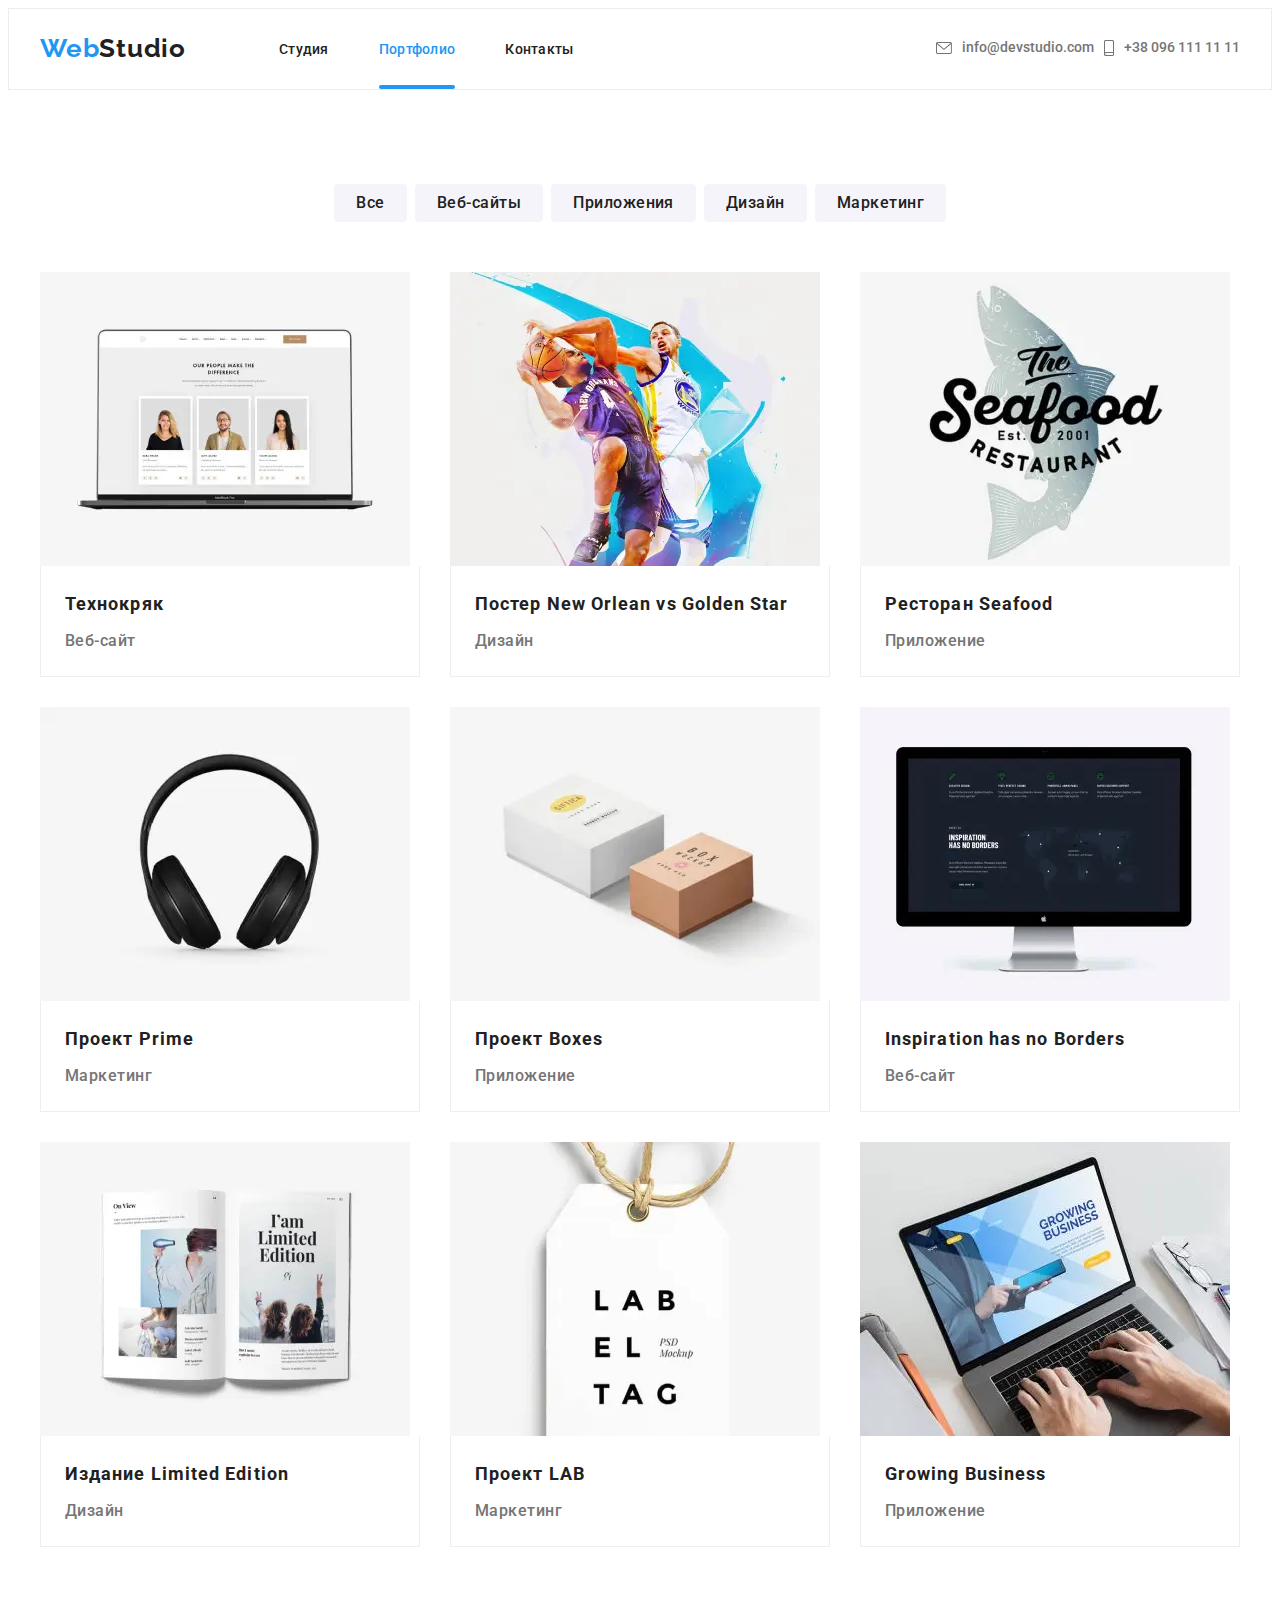
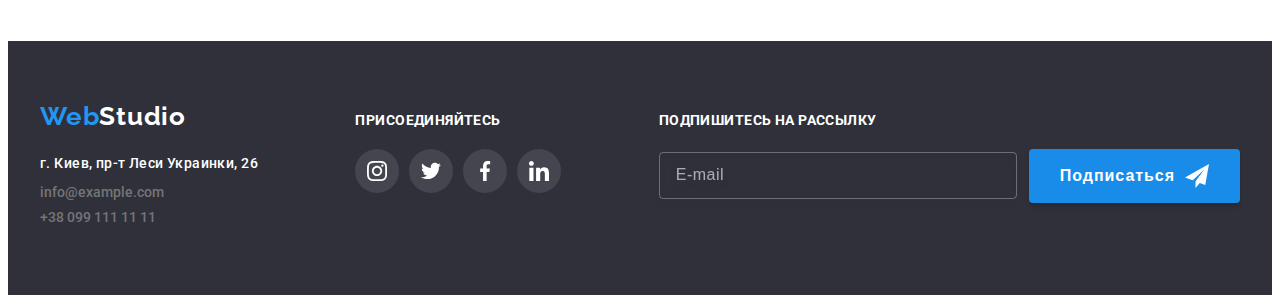
==== commit cba8be9e: "fix" ====
--- a/portfolio.html
+++ b/portfolio.html
@@ -654,11 +654,11 @@
                     />
                     <source
                       media="(max-width: 767px)"
-                      srcset="./img/portfolio/works-9.webp 1x, ./img/portfolio/works-8@2x.webp 2x"
-                    />
-                    <source
-                      media="(max-width: 767px)"
-                      srcset="./img/portfolio/works-9.jpg 1x, ./img/portfolio/works-8@2x.jpg 2x"
+                      srcset="./img/portfolio/works-9.webp 1x, ./img/portfolio/works-9@2x.webp 2x"
+                    />
+                    <source
+                      media="(max-width: 767px)"
+                      srcset="./img/portfolio/works-9.jpg 1x, ./img/portfolio/works-9@2x.jpg 2x"
                     />
                     <img src="#" alt="работа на ноутбуке" />
                   </picture>
--- a/css/main.min.css
+++ b/css/main.min.css
@@ -1,2 +1,2 @@
-:root{--primery-text-color: #212121;--second-text-color: #757575;--primery-title-color: #ffffff;--accent-color: #2196f3;--second-accent-color: #188ce8;--primery-background-color: #ffffff;--background-secodery-color: #2f303a;--background-third-color: #f5f4fa;--border-color: #ececec;--second-border-color: #afb1b8}.visually-hidden{position:absolute;white-space:nowrap;width:1px;height:1px;overflow:hidden;border:0;padding:0;clip:rect(0 0 0 0);clip-path:inset(50%);margin:-1px}html{box-sizing:border-box;scroll-behavior:smooth}body{font-family:'Roboto', sans-serif;font-style:normal;font-weight:normal;background-color:var(--primery-background-color)}h1,h2,h3,h4,h5,h6,p{margin-top:0}img{display:block;max-width:100%;height:auto}.list{padding-left:0;margin:0;list-style:none}.link{font-weight:500;font-size:14px;line-height:1.14;text-decoration:none}.btn{cursor:pointer;border:none}.container{padding-left:15px;padding-right:15px;margin-left:auto;margin-right:auto}@media screen and (min-width: 480px){.container{width:480px}}@media screen and (min-width: 768px){.container{width:768px}}@media screen and (min-width: 1200px){.container{width:1200px}}.section-title{font-size:36px;line-height:1.17;text-align:center;letter-spacing:0.03em;color:var(--primery-text-color)}.team-sicial-list{display:flex;justify-content:center}.team-social-item{width:44px;height:44px}.team-social-item:not(:last-child){margin-right:10px}.social-link{width:100%;height:100%;border-radius:50%;color:var(--second-border-color);display:flex;justify-content:center;align-items:center;transition:background-color 250ms cubic-bezier(0.4, 0, 0.2, 1)}.social-link:hover,.social-link:focus{background-color:var(--accent-color)}.social-icon{fill:currentColor;transition:fill 250ms cubic-bezier(0.4, 0, 0.2, 1)}.social-link:hover .social-icon,.social-link:focus .social-icon{fill:var(--primery-title-color)}.logo-link-dark{margin-right:88px;font-family:'Raleway', sans-serif;font-weight:bold;font-size:26px;line-height:1.19;letter-spacing:0.03em;color:var(--primery-text-color);text-decoration:none}@media screen and (min-width: 1200px){.logo-link-dark{margin-right:93px}}.logo-item{font-family:Raleway;font-style:normal;font-weight:bold;font-size:26px;line-height:1.19;letter-spacing:0.03em;color:var(--accent-color)}.backdrop{position:fixed;top:0;left:0;padding:15px;width:100vw;height:100vh;background-color:rgba(0,0,0,0.2);opacity:1;visibility:visible;transition:opacity 250ms cubic-bezier(0.4, 0, 0.2, 1),visibility 250ms cubic-bezier(0.4, 0, 0.2, 1)}.backdrop.is-hidden{opacity:0;pointer-events:none;visibility:hidden}.modal{position:absolute;top:50%;left:50%;transform:translate(-50%, -50%) scale(1);transition:transform 250ms cubic-bezier(0.4, 0, 0.2, 1);width:528px;min-height:581px;padding:40px;background-color:var(--primery-background-color);border-radius:4px}.backdrop.is-hidden .modal{transform:translate(-50%, -50%) scale(1.1)}.modal-btn{display:flex;align-items:center;position:absolute;top:8px;right:8px;width:30px;height:30px;color:var(--primery-text-color);border-radius:50%;border:1px solid rgba(0,0,0,0.1);background-color:var(--primery-background-color);transition:color 250ms cubic-bezier(0.4, 0, 0.2, 1);cursor:pointer}.modal-btn:focus,.modal-btn-icon:hover{color:var(--accent-color)}.modal-form-icon{position:absolute;top:50%;left:12px;transform:translateY(-50%);fill:currentColor}@media screen and (max-width: 1199px){.modal{max-width:450px}}.modal-form{display:flex;flex-direction:column}.modal-form-text{margin-bottom:12px;font-weight:bold;font-size:20px;line-height:1.15;text-align:center;letter-spacing:0.03em;color:#212121}.modal-form-field{position:relative;display:block;margin-top:4px}.modal-form-input{width:100%;height:40px;padding-left:35px;border:1px solid rgba(33,33,33,0.2);border-radius:4px;color:var(--primery-text-color);cursor:pointer;transition:border-color 250ms cubic-bezier(0.4, 0, 0.2, 1),color 250ms cubic-bezier(0.4, 0, 0.2, 1)}.modal-form-input:focus{outline:none;border-color:var(--accent-color)}.modal-form-input:focus+.modal-form-icon{color:var(--accent-color)}.modal-form-icon{position:absolute;top:50%;left:12px;transform:translateY(-50%);fill:currentColor}.modal-form-label{margin-bottom:10px;font-size:12px;line-height:1.17;letter-spacing:0.01em;color:var(--second-text-color);cursor:pointer}.modal-form-coment{width:100%;height:120px;margin-top:4px;margin-bottom:20px;padding:12px 16px;border:1px solid rgba(33,33,33,0.2);border-radius:4px;resize:none;transition:border-color 250ms cubic-bezier(0.4, 0, 0.2, 1)}.modal-form-coment::placeholder{font-size:12px;line-height:14px;letter-spacing:0.01em;color:rgba(117,117,117,0.5)}.modal-form-coment:focus{outline:none;border-color:var(--accent-color)}.modal-btn-icon{fill:currentColor}.form-lable-checkbox{position:relative;margin-bottom:30px;letter-spacing:0.03em;color:var(--second-text-color);cursor:pointer}@media screen and (max-width: 1199px){.form-lable-checkbox{padding-left:22px;font-size:12px;line-height:1.17}}@media screen and (min-width: 1200px){.form-lable-checkbox{padding-left:38px;font-size:14px;line-height:1.71}}.form-input-checkbox{position:absolute;white-space:nowrap;width:1px;height:1px;overflow:hidden;border:0;padding:0;clip:rect(0 0 0 0);clip-path:inset(50%);margin:-1px}.checkbox-icon{display:inline-block;position:absolute;top:50%;left:0;transform:translateY(-50%);width:16px;height:15px;border:2px solid #212121;border-radius:4px}@media screen and (min-width: 1200px){.checkbox-icon{left:12px}}.form-input-checkbox:checked+.checkbox-icon{outline:none;background-image:url(../img/iconcheck.svg);background-position:center;background-size:contain;background-origin:border-box;border:transparent;outline:none}.form-input-checkbox:focus+.checkbox-icon{outline:1px solid var(--second-accent-color)}.checkbox-link{letter-spacing:0.03em;color:var(--accent-color)}@media screen and (max-width: 1199px){.checkbox-link{font-size:12px;line-height:1.17}}@media screen and (min-width: 1200px){.checkbox-link{font-size:14px;line-height:24px}}.modal-form-btn{align-self:center;border-color:transparent;padding:10px 55px;font-weight:bold;font-size:16px;line-height:1.87;letter-spacing:0.06em;color:var(--primery-title-color);background:var(--second-accent-color);box-shadow:0px 4px 4px rgba(0,0,0,0.15);border-radius:4px;cursor:pointer}.mobile-menu{position:fixed;z-index:5;top:0;left:0;transform:translateX(-100%);width:100vw;height:100vh;padding:48px 40px;background-color:var(--primery-background-color);opacity:0;visibility:hidden;pointer-events:none;transition:opacity 250ms cubic-bezier(0.4, 0, 0.2, 1),visibility 250ms cubic-bezier(0.4, 0, 0.2, 1),transform 250ms cubic-bezier(0.4, 0, 0.2, 1)}.mobile-menu.is-open{opacity:1;visibility:visible;pointer-events:initial;transform:translateX(0)}.close-btn{position:absolute;top:10px;right:15px;padding:0;line-height:0;background-color:transparent;cursor:pointer;border:none;color:var(--primery-text-color)}.close-btn:hover,.close-btn:focus{color:var(--accent-color)}.close-btn-icon{fill:currentColor}.modile-menu-box{display:flex;flex-direction:column;justify-content:space-between;height:100%}.menu-nav__item+.menu-nav__item{margin-top:32px}.menu-nav__link{font-weight:500;font-size:40px;line-height:1.18;letter-spacing:0.02em;color:var(--primery-text-color);text-decoration:none}.menu-nav__link:hover{color:var(--accent-color)}.modile-menu__contacts .modile-menu__contacts__link__tel{font-weight:500;font-size:34px;line-height:1.18;letter-spacing:0.02em;color:var(--accent-color);margin-bottom:32px}@media screen and (max-width: 479px){.modile-menu__contacts .modile-menu__contacts__link__tel{font-size:8vw}}.modile-menu__contacts{margin-bottom:64px}.modile-menu__contacts__link{display:block;display:flex;flex-direction:column;font-weight:500;font-size:24px;line-height:1.17;letter-spacing:0.02em;color:var(--second-text-color)}.mobile-social__list{display:flex;flex-wrap:wrap}.mobile-social__item{padding-right:10px}.mobile-social__item:not(:last-child){border-right:1px solid rgba(33,33,33,0.2)}.mobile-social__item:not(:first-child){padding-left:10px}.mobile-social__link{font-weight:500;font-size:18px;line-height:1.22;letter-spacing:0.02em;color:var(--accent-color)}@media screen and (max-width: 479px){.mobile-social__link{font-size:3vw}}.header{padding-top:16px;padding-bottom:16px;border:1px solid var(--border-color)}@media screen and (min-width: 768px){.header{padding-top:26px;padding-bottom:26px}}@media screen and (min-width: 1200px){.header{padding-top:24px;padding-bottom:25px}}.header-container{display:flex;align-items:center;justify-content:space-between}.burger-btn{padding:0;line-height:0;background-color:transparent;cursor:pointer;border:none;color:var(--primery-text-color)}.burger-btn:hover,.burger-btn:focus{color:var(--accent-color)}@media screen and (min-width: 768px){.burger-btn{display:none}}.burger-icon{fill:currentColor}.nav{display:flex;align-items:center}.nav__item{position:relative}.nav .nav__item:not(:last-child){margin-right:50px}.nav__link{letter-spacing:0.02em;color:var(--primery-text-color);text-decoration:none;transition:color 250ms cubic-bezier(0.4, 0, 0.2, 1)}.nav__link:hover,.nav__link:focus{color:var(--accent-color)}.nav .nav__link.current{color:var(--accent-color)}.nav__list{display:flex}@media screen and (max-width: 767px){.nav__list{display:none}}.nav__list .nav__link__studio::after{content:'';width:100%;height:4px;border-radius:2px;background-color:var(--accent-color);display:block;position:absolute;top:52px}@media screen and (min-width: 1200px){.nav__list .nav__link__studio::after{position:absolute;top:46px}}.nav__list .nav__link__portfolio::after{content:'';width:100%;height:4px;border-radius:2px;background-color:var(--accent-color);display:block;position:absolute;top:52px}@media screen and (min-width: 1200px){.nav__list .nav__link__portfolio::after{position:absolute;top:46px}}@media screen and (max-width: 767px){.header__contacts{display:none}}@media screen and (min-width: 1200px){.header__contacts{display:flex;align-items:center}}.contacts__link{display:flex;align-items:center;color:var(--second-text-color);text-decoration:none;transition:color 250ms cubic-bezier(0.4, 0, 0.2, 1)}.contacts__link:hover,.contacts__link:focus{color:var(--accent-color)}.contacts__link:not(:last-child){margin-bottom:10px}@media screen and (min-width: 1200px){.contacts__link:not(:last-child){margin-bottom:0px}.contacts__link:not(:last-child){margin-right:10px}}.contacts__icon{fill:currentColor;margin-right:10px}.hero{text-align:center;padding:118px 60px;background-color:var(--background-secodery-color);background-image:linear-gradient(rgba(47,48,58,0.4), rgba(47,48,58,0.4)),url(../img/hero/hero-mobile.jpg);background-repeat:no-repeat;background-size:cover;background-position:center;max-width:480px;height:400px;margin:0 auto}@media screen and (min-device-pixel-ratio: 2), (min-resolution: 192dpi), (min-resolution: 2dppx){.hero{background-image:url(../img/hero/hero@2x-mobile.jpg)}}@media screen and (min-width: 768px){.hero{background-image:linear-gradient(rgba(47,48,58,0.4), rgba(47,48,58,0.4)),url(../img/hero/hero-tablet.jpg);max-width:768px}}@media screen and (min-width: 768px) and (min-device-pixel-ratio: 2), screen and (min-width: 768px) and (min-resolution: 192dpi), screen and (min-width: 768px) and (min-resolution: 2dppx){.hero{background-image:url(../img/hero/hero@2x-tablet.jpg)}}@media screen and (min-width: 1200px){.hero{background-image:linear-gradient(rgba(47,48,58,0.4), rgba(47,48,58,0.4)),url(../img/hero/hero-desktop.jpg);max-width:1600px;height:600px;padding-top:200px;padding-bottom:200px}}@media screen and (min-width: 1200px) and (min-device-pixel-ratio: 2), screen and (min-width: 1200px) and (min-resolution: 192dpi), screen and (min-width: 1200px) and (min-resolution: 2dppx){.hero{background-image:url(../img/hero/hero@2x-desktop.jpg)}}.hero-title{font-weight:900;font-size:26px;line-height:1.62;letter-spacing:0.06em;text-transform:uppercase;color:var(--primery-title-color);margin-bottom:30px;margin-top:0}@media screen and (min-width: 1200px){.hero-title{font-size:44px;line-height:1.36}}.hero-btn{padding:10px 32px;border-radius:4px;box-shadow:0px 4px 4px rgba(0,0,0,0.15);width:200px;height:50px;font-weight:bold;font-size:16px;line-height:1.88;color:var(--primery-title-color);background-color:var(--accent-color);transition:background-color 250ms cubic-bezier(0.4, 0, 0.2, 1)}.hero-btn:hover,.hero-btn:focus{background-color:var(--second-accent-color)}@media screen and (max-width: 1199px){.features-section{padding-top:60px;padding-bottom:60px}}@media screen and (min-width: 1200px){.features-section{padding-top:94px;padding-bottom:94px}}.features-title{margin-bottom:10px;font-weight:bold;font-size:14px;line-height:1.14;letter-spacing:0.03em;color:var(--primery-text-color)}@media screen and (min-width: 768px){.features-list{display:flex;flex-wrap:wrap;justify-content:center;margin:-15px}}@media screen and (min-width: 1200px){.features-list{display:flex}}@media screen and (max-width: 767px){.features-item:not(:last-child){margin-bottom:30px}}@media screen and (min-width: 768px){.features-item{width:354px;margin:15px;flex-basis:calc((100% - 60px) / 2)}}@media screen and (min-width: 1200px){.features-item{width:270px;margin:15px;flex-basis:calc((100% - 120px) / 4)}}.features-text{margin-bottom:0;font-size:14px;line-height:1.71;letter-spacing:0.03em;color:var(--second-text-color)}.box-features-icon{height:120px;background-color:var(--background-third-color);border-radius:4px;display:flex;justify-content:center;align-items:center;margin-bottom:30px}.occupation-section{padding-top:94px;padding-bottom:94px}@media screen and (max-width: 1199px){.occupation-section{display:none}}.section-title{margin-bottom:50px}.occupation-list{display:flex}.occupation-item{position:relative}.occupation-item:not(:last-child){margin-right:30px}.occupation-box{width:100%;height:70px;padding-top:27px;padding-bottom:27px;background-color:rgba(47,48,58,0.8);text-align:center;position:absolute;bottom:0;right:0}.occupation-text{margin:0;font-weight:bold;font-size:14px;line-height:1.14;letter-spacing:0.03em;text-transform:uppercase;color:var(--primery-title-color)}.team-section{background-color:var(--background-third-color)}@media screen and (max-width: 1199px){.team-section{padding-top:60px;padding-bottom:60px}}@media screen and (min-width: 1200px){.team-section{padding-top:94px;padding-bottom:94px}}@media screen and (max-width: 1199px){.section-title{margin-bottom:30px}}@media screen and (min-width: 768px){.team-list{display:flex;flex-wrap:wrap;justify-content:center;margin:-15px}}@media screen and (min-width: 1200px){.team-list{display:flex;flex-wrap:nowrap;align-items:center;margin:0}}.team-title{margin-bottom:10px;font-weight:500;font-size:16px;line-height:1.19;color:var(--primery-text-color);border-color:var(--primery-background-color);text-align:center}.team-item{background:#ffffff;box-shadow:0px 1px 3px rgba(0,0,0,0.12),0px 1px 1px rgba(0,0,0,0.14),0px 2px 1px rgba(0,0,0,0.2);border-radius:0px 0px 4px 4px}@media screen and (max-width: 767px){.team-item:not(:last-child){margin-bottom:30px}}@media screen and (min-width: 768px){.team-item{flex-basis:calc((100% - 60px) / 2);margin:15px}}@media screen and (min-width: 1200px){.team-item{margin:0}}@media screen and (min-width: 1200px) and (min-width: 1200px){.team-item:not(:last-child){margin-right:30px}}.team-description{padding-top:30px;padding-bottom:30px}.team-text{margin-bottom:16px;font-size:16px;line-height:1.19;color:var(--second-text-color);border-color:var(--primery-background-color);text-align:center}@media screen and (max-width: 1199px){.clients{padding-top:60px;padding-bottom:60px}}@media screen and (min-width: 1200px){.clients{padding-top:94px;padding-bottom:94px}}@media screen and (max-width: 1199px){.clients-list{display:flex;flex-wrap:wrap;justify-content:center;margin:-15px}}@media screen and (min-width: 1200px){.clients-list{display:flex;align-items:center}}.clients-title{font-weight:bold;font-size:28px;line-height:1.18;text-align:center;letter-spacing:0.03em;margin-bottom:30px}.clients-item{width:210px;height:92px;border:1px solid var(--second-border-color);border-radius:4px;transition:border 250ms cubic-bezier(0.4, 0, 0.2, 1);flex-basis:calc((100% - 60px) / 2)}.clients-item:hover,.clients-item:focus{border:1px solid var(--accent-color)}@media screen and (max-width: 1199px){.clients-item{margin:15px}}@media screen and (min-width: 768px){.clients-item{width:226px;height:92px;flex-basis:calc((100% - 90px) / 3)}}@media screen and (min-width: 1200px){.clients-item{width:170px;height:92px}.clients-item:not(:last-child){margin-right:30px}}.clients-link{width:100%;height:100%;display:flex;justify-content:center;align-items:center}.clients-icon{fill:var(--second-border-color);transition:fill 250ms cubic-bezier(0.4, 0, 0.2, 1)}.clients-link:hover .clients-icon,.clients-link:focus .clients-icon{fill:var(--accent-color)}.footer{padding-top:60px;padding-bottom:60px;text-align:center;background-color:var(--background-secodery-color)}@media screen and (min-width: 1200px){.footer{text-align:start}}.footer-container{display:flex;flex-direction:column}@media screen and (min-width: 768px){.footer-container{flex-wrap:wrap;flex-direction:row;justify-content:space-around}}@media screen and (min-width: 1200px){.footer-container{align-items:baseline;justify-content:space-between}}.footer-left{margin-bottom:60px}@media screen and (min-width: 1200px){.footer-left{margin-bottom:0}}.footer-right{margin-bottom:60px}@media screen and (min-width: 1200px){.footer-right{margin-bottom:0}}.footer-social-list{display:flex;justify-content:center}.footer-social-item{width:44px;height:44px;background:rgba(255,255,255,0.1);border-radius:50%}.footer-social-item+.footer-social-item{margin-left:10px}.footer-link-light{display:block;margin-right:0;margin-bottom:20px;font-family:'Raleway', sans-serif;font-weight:bold;font-size:26px;line-height:1.19;letter-spacing:0.03em;color:var(--primery-title-color);text-decoration:none}.social-icon-light{fill:#ffffff}.social-link-text{margin-bottom:20px;font-weight:bold;font-size:14px;line-height:16px;letter-spacing:0.03em;text-transform:uppercase;color:var(--primery-title-color)}.contakts-address{margin-right:0;font-style:inherit}.contakts-list{display:flex;flex-direction:column;align-items:center}@media screen and (min-width: 1200px){.contakts-list{align-items:flex-start}}.contakts-item:not(:last-child){margin-bottom:9px}.address-link{font-size:14px;line-height:1.71;letter-spacing:0.03em;color:var(--primery-title-color);background-color:var(--background-secodery-color);text-decoration:none}.footer-form{margin-left:0;margin-right:0;display:flex;flex-direction:column;justify-content:center;align-items:center}@media screen and (min-width: 1200px){.footer-form{align-items:start}}.footer-form-head{margin-bottom:20px;font-weight:bold;font-size:14px;line-height:16px;letter-spacing:0.03em;text-transform:uppercase;color:var(--primery-title-color)}.foter-form-box{display:flex;flex-direction:column;align-items:center}@media screen and (min-width: 1200px){.foter-form-box{flex-direction:row;align-items:center}}@media screen and (min-width: 1200px){.foter-form-label{margin-right:12px}}.foter-form-input{margin-bottom:20px;outline:none;padding:15px 16px;width:358px;height:50px;color:var(--primery-title-color);border:1px solid rgba(255,255,255,0.3);box-sizing:border-box;filter:drop-shadow(0px 4px 4px rgba(0,0,0,0.15));border-radius:4px;background-color:transparent}.foter-form-input::placeholder{font-size:16px;line-height:1.25;letter-spacing:0.03em;color:rgba(255,255,255,0.6)}@media screen and (min-width: 1200px){.foter-form-input{margin-bottom:0}}.footer-form-btn{display:flex;align-items:center;padding:10px 29px;background-color:var(--second-accent-color);box-shadow:0px 4px 4px rgba(0,0,0,0.15);border-radius:4px;border-color:transparent;font-weight:bold;font-size:16px;line-height:1.88;letter-spacing:0.06em;color:var(--primery-title-color);cursor:pointer}.footer-form-icon{margin-left:10px}.portfolio-section{padding-top:60px;padding-bottom:60px}@media screen and (min-width: 1200px){.portfolio-section{padding-top:94px;padding-bottom:94px}}@media screen and (max-width: 767px){.filter-list{display:flex;flex-wrap:wrap;justify-content:flex-start;margin-bottom:40px}}@media screen and (min-width: 768px){.filter-list{display:flex;justify-content:center;margin-bottom:30px}}.filter-item:not(:last-child){margin-right:8px}@media screen and (max-width: 767px){.filter-item:nth-child(-n+3){margin-bottom:15px}}.portfolio-link{display:block;transition:box-shadow 250ms cubic-bezier(0.4, 0, 0.2, 1)}.portfolio-link:hover,.portfolio-link:focus{box-shadow:0px 1px 1px rgba(0,0,0,0.12),0px 4px 4px rgba(0,0,0,0.06),1px 4px 6px rgba(0,0,0,0.16)}.filter-btn{display:inline-block;border-radius:4px;padding:6px 22px;min-width:73px;min-height:38px;font-family:inherit;font-weight:500;font-size:16px;line-height:1.63;text-align:center;letter-spacing:0.03em;color:var(--primery-text-color);background-color:#f5f4fa;transition:color 250ms cubic-bezier(0.4, 0, 0.2, 1),background-color 250ms cubic-bezier(0.4, 0, 0.2, 1),box-shadow 250ms cubic-bezier(0.4, 0, 0.2, 1)}.filter-btn:hover,.filter-btn:focus{color:var(--primery-title-color);background-color:var(--accent-color);box-shadow:0px 3px 1px rgba(0,0,0,0.1),0px 1px 2px rgba(0,0,0,0.08),0px 2px 2px rgba(0,0,0,0.12)}@media screen and (min-width: 768px){.portfolio-list{display:flex;flex-wrap:wrap;margin:-15px}}@media screen and (min-width: 1200px){.portfolio-list{margin:-15px;display:flex;flex-wrap:wrap;justify-content:center}}@media screen and (max-width: 767px){.portfolio-item:not(:last-child){margin-bottom:30px}}@media screen and (min-width: 768px){.portfolio-item{margin:15px;flex-basis:calc((100% - 60px) / 2)}}@media screen and (min-width: 1200px){.portfolio-item{width:370px;margin:15px;flex-basis:calc((100% - 90px) / 3)}}.box-title{min-width:322px;padding:20px 24px;border-bottom:1px solid #eeeeee;border-right:1px solid #eeeeee;border-left:1px solid #eeeeee}.portfolio-title{margin-bottom:4px;font-weight:bold;font-size:18px;line-height:2;color:var(--primery-text-color);letter-spacing:0.06em}.portfolio-text{margin-bottom:0;font-size:16px;line-height:1.87;letter-spacing:0.03em;color:var(--second-text-color)}.box-img{position:relative;overflow:hidden}.overlay{position:absolute;bottom:0;right:0;opacity:0;transform:translateY(100%);transition:transform 250ms cubic-bezier(0.4, 0, 0.2, 1),opacity 250ms cubic-bezier(0.4, 0, 0.2, 1);width:100%;height:100%;background-color:rgba(33,150,243,0.9)}.portfolio-link:hover .overlay,.portfolio-link:focus .overlay{transform:translateY(0%);opacity:1}.overlay-text{margin:0;padding:63px 24px;font-weight:normal;font-size:18px;line-height:1.56;letter-spacing:0.03em;color:var(--primery-title-color)}
+:root{--primery-text-color: #212121;--second-text-color: #757575;--primery-title-color: #ffffff;--accent-color: #2196f3;--second-accent-color: #188ce8;--primery-background-color: #ffffff;--background-secodery-color: #2f303a;--background-third-color: #f5f4fa;--border-color: #ececec;--second-border-color: #afb1b8}.visually-hidden{position:absolute;white-space:nowrap;width:1px;height:1px;overflow:hidden;border:0;padding:0;clip:rect(0 0 0 0);clip-path:inset(50%);margin:-1px}html{box-sizing:border-box;scroll-behavior:smooth}body{font-family:'Roboto', sans-serif;font-style:normal;font-weight:normal;background-color:var(--primery-background-color)}h1,h2,h3,h4,h5,h6,p{margin-top:0}img{display:block;max-width:100%;height:auto}.list{padding-left:0;margin:0;list-style:none}.link{font-weight:500;font-size:14px;line-height:1.14;text-decoration:none}.btn{cursor:pointer;border:none}.container{padding-left:15px;padding-right:15px;margin-left:auto;margin-right:auto}@media screen and (min-width: 480px){.container{width:480px}}@media screen and (min-width: 768px){.container{width:768px}}@media screen and (min-width: 1200px){.container{width:1200px}}.section-title{font-size:36px;line-height:1.17;text-align:center;letter-spacing:0.03em;color:var(--primery-text-color)}.team-sicial-list{display:flex;justify-content:center}.team-social-item{width:44px;height:44px}.team-social-item:not(:last-child){margin-right:10px}.social-link{width:100%;height:100%;border-radius:50%;color:var(--second-border-color);display:flex;justify-content:center;align-items:center;transition:background-color 250ms cubic-bezier(0.4, 0, 0.2, 1)}.social-link:hover,.social-link:focus{background-color:var(--accent-color)}.social-icon{fill:currentColor;transition:fill 250ms cubic-bezier(0.4, 0, 0.2, 1)}.social-link:hover .social-icon,.social-link:focus .social-icon{fill:var(--primery-title-color)}.logo-link-dark{margin-right:88px;font-family:'Raleway', sans-serif;font-weight:bold;font-size:26px;line-height:1.19;letter-spacing:0.03em;color:var(--primery-text-color);text-decoration:none}@media screen and (min-width: 1200px){.logo-link-dark{margin-right:93px}}.logo-item{font-family:Raleway;font-style:normal;font-weight:bold;font-size:26px;line-height:1.19;letter-spacing:0.03em;color:var(--accent-color)}.backdrop{position:fixed;top:0;left:0;padding:15px;width:100vw;height:100vh;background-color:rgba(0,0,0,0.2);opacity:1;visibility:visible;transition:opacity 250ms cubic-bezier(0.4, 0, 0.2, 1),visibility 250ms cubic-bezier(0.4, 0, 0.2, 1)}.backdrop.is-hidden{opacity:0;pointer-events:none;visibility:hidden}.modal{position:absolute;top:50%;left:50%;transform:translate(-50%, -50%) scale(1);transition:transform 250ms cubic-bezier(0.4, 0, 0.2, 1);width:528px;min-height:581px;padding:40px;background-color:var(--primery-background-color);border-radius:4px}.backdrop.is-hidden .modal{transform:translate(-50%, -50%) scale(1.1)}.modal-btn{display:flex;align-items:center;position:absolute;top:8px;right:8px;width:30px;height:30px;color:var(--primery-text-color);border-radius:50%;border:1px solid rgba(0,0,0,0.1);background-color:var(--primery-background-color);transition:color 250ms cubic-bezier(0.4, 0, 0.2, 1);cursor:pointer}.modal-btn:focus,.modal-btn-icon:hover{color:var(--accent-color)}.modal-form-icon{position:absolute;top:50%;left:12px;transform:translateY(-50%);fill:currentColor}@media screen and (max-width: 479px){.modal{width:90vw}}@media screen and (min-width: 480px) and (max-width: 1199px){.modal{width:450px}}.modal-form{display:flex;flex-direction:column}.modal-form-text{margin-bottom:12px;font-weight:bold;font-size:20px;line-height:1.15;text-align:center;letter-spacing:0.03em;color:#212121}.modal-form-field{position:relative;display:block;margin-top:4px}.modal-form-input{width:100%;height:40px;padding-left:35px;border:1px solid rgba(33,33,33,0.2);border-radius:4px;color:var(--primery-text-color);cursor:pointer;transition:border-color 250ms cubic-bezier(0.4, 0, 0.2, 1),color 250ms cubic-bezier(0.4, 0, 0.2, 1)}.modal-form-input:focus{outline:none;border-color:var(--accent-color)}.modal-form-input:focus+.modal-form-icon{color:var(--accent-color)}.modal-form-icon{position:absolute;top:50%;left:12px;transform:translateY(-50%);fill:currentColor}.modal-form-label{margin-bottom:10px;font-size:12px;line-height:1.17;letter-spacing:0.01em;color:var(--second-text-color);cursor:pointer}.modal-form-coment{width:100%;height:120px;margin-top:4px;margin-bottom:20px;padding:12px 16px;border:1px solid rgba(33,33,33,0.2);border-radius:4px;resize:none;transition:border-color 250ms cubic-bezier(0.4, 0, 0.2, 1)}.modal-form-coment::placeholder{font-size:12px;line-height:14px;letter-spacing:0.01em;color:rgba(117,117,117,0.5)}.modal-form-coment:focus{outline:none;border-color:var(--accent-color)}.modal-btn-icon{fill:currentColor}.form-lable-checkbox{position:relative;margin-bottom:30px;letter-spacing:0.03em;color:var(--second-text-color);cursor:pointer}@media screen and (max-width: 1199px){.form-lable-checkbox{padding-left:22px;font-size:12px;line-height:1.17}}@media screen and (min-width: 1200px){.form-lable-checkbox{padding-left:38px;font-size:14px;line-height:1.71}}.form-input-checkbox{position:absolute;white-space:nowrap;width:1px;height:1px;overflow:hidden;border:0;padding:0;clip:rect(0 0 0 0);clip-path:inset(50%);margin:-1px}.checkbox-icon{display:inline-block;position:absolute;top:50%;left:0;transform:translateY(-50%);width:16px;height:15px;border:2px solid #212121;border-radius:4px}@media screen and (min-width: 1200px){.checkbox-icon{left:12px}}.form-input-checkbox:checked+.checkbox-icon{outline:none;background-image:url(../img/iconcheck.svg);background-position:center;background-size:contain;background-origin:border-box;border:transparent;outline:none}.form-input-checkbox:focus+.checkbox-icon{outline:1px solid var(--second-accent-color)}.checkbox-link{letter-spacing:0.03em;color:var(--accent-color)}@media screen and (max-width: 1199px){.checkbox-link{font-size:12px;line-height:1.17}}@media screen and (min-width: 1200px){.checkbox-link{font-size:14px;line-height:24px}}.modal-form-btn{align-self:center;border-color:transparent;padding:10px 55px;font-weight:bold;font-size:16px;line-height:1.87;letter-spacing:0.06em;color:var(--primery-title-color);background:var(--second-accent-color);box-shadow:0px 4px 4px rgba(0,0,0,0.15);border-radius:4px;cursor:pointer}.mobile-menu{position:fixed;z-index:5;top:0;left:0;transform:translateX(-100%);width:100vw;height:100vh;padding:48px 40px;background-color:var(--primery-background-color);opacity:0;visibility:hidden;pointer-events:none;transition:opacity 250ms cubic-bezier(0.4, 0, 0.2, 1),visibility 250ms cubic-bezier(0.4, 0, 0.2, 1),transform 250ms cubic-bezier(0.4, 0, 0.2, 1)}.mobile-menu.is-open{opacity:1;visibility:visible;pointer-events:initial;transform:translateX(0)}.close-btn{position:absolute;top:10px;right:15px;padding:0;line-height:0;background-color:transparent;cursor:pointer;border:none;color:var(--primery-text-color)}.close-btn:hover,.close-btn:focus{color:var(--accent-color)}.close-btn-icon{fill:currentColor}.modile-menu-box{display:flex;flex-direction:column;justify-content:space-between;height:100%}.menu-nav__item+.menu-nav__item{margin-top:32px}.menu-nav__link{font-weight:500;font-size:40px;line-height:1.18;letter-spacing:0.02em;color:var(--primery-text-color);text-decoration:none}.menu-nav__link:hover{color:var(--accent-color)}.modile-menu__contacts .modile-menu__contacts__link__tel{font-weight:500;font-size:34px;line-height:1.18;letter-spacing:0.02em;color:var(--accent-color);margin-bottom:32px}@media screen and (max-width: 479px){.modile-menu__contacts .modile-menu__contacts__link__tel{font-size:8vw}}.modile-menu__contacts{margin-bottom:64px}.modile-menu__contacts__link{display:block;display:flex;flex-direction:column;font-weight:500;font-size:24px;line-height:1.17;letter-spacing:0.02em;color:var(--second-text-color)}.mobile-social__list{display:flex;flex-wrap:wrap}.mobile-social__item{padding-right:10px}.mobile-social__item:not(:last-child){border-right:1px solid rgba(33,33,33,0.2)}.mobile-social__item:not(:first-child){padding-left:10px}.mobile-social__link{font-weight:500;font-size:18px;line-height:1.22;letter-spacing:0.02em;color:var(--accent-color)}@media screen and (max-width: 479px){.mobile-social__link{font-size:3vw}}.header{padding-top:16px;padding-bottom:16px;border:1px solid var(--border-color)}@media screen and (min-width: 768px){.header{padding-top:26px;padding-bottom:26px}}@media screen and (min-width: 1200px){.header{padding-top:24px;padding-bottom:25px}}.header-container{display:flex;align-items:center;justify-content:space-between}.burger-btn{padding:0;line-height:0;background-color:transparent;cursor:pointer;border:none;color:var(--primery-text-color)}.burger-btn:hover,.burger-btn:focus{color:var(--accent-color)}@media screen and (min-width: 768px){.burger-btn{display:none}}.burger-icon{fill:currentColor}.nav{display:flex;align-items:center}.nav__item{position:relative}.nav .nav__item:not(:last-child){margin-right:50px}.nav__link{letter-spacing:0.02em;color:var(--primery-text-color);text-decoration:none;transition:color 250ms cubic-bezier(0.4, 0, 0.2, 1)}.nav__link:hover,.nav__link:focus{color:var(--accent-color)}.nav .nav__link.current{color:var(--accent-color)}.nav__list{display:flex}@media screen and (max-width: 767px){.nav__list{display:none}}.nav__list .nav__link__studio::after{content:'';width:100%;height:4px;border-radius:2px;background-color:var(--accent-color);display:block;position:absolute;top:53px;left:0%}@media screen and (min-width: 1200px){.nav__list .nav__link__studio::after{position:absolute;top:47px;left:0}}.nav__list .nav__link__portfolio::after{content:'';width:100%;height:4px;border-radius:2px;background-color:var(--accent-color);display:block;position:absolute;top:52px}@media screen and (min-width: 1200px){.nav__list .nav__link__portfolio::after{position:absolute;top:46px}}@media screen and (max-width: 767px){.header__contacts{display:none}}@media screen and (min-width: 1200px){.header__contacts{display:flex;align-items:center}}.contacts__link{display:flex;align-items:center;color:var(--second-text-color);text-decoration:none;transition:color 250ms cubic-bezier(0.4, 0, 0.2, 1)}.contacts__link:hover,.contacts__link:focus{color:var(--accent-color)}.contacts__link:not(:last-child){margin-bottom:10px}@media screen and (min-width: 1200px){.contacts__link:not(:last-child){margin-bottom:0px}.contacts__link:not(:last-child){margin-right:10px}}.contacts__icon{fill:currentColor;margin-right:10px}@media screen and (min-width: 767px){.contacts__icon__mail{width:14px;height:10px}}@media screen and (min-width: 1200px){.contacts__icon__mail{width:16px;height:12px}}@media screen and (min-width: 767px){.contacts__icon__tel{width:10px;height:14px}}@media screen and (min-width: 1200px){.contacts__icon__tel{width:10px;height:16px}}.hero{text-align:center;padding-top:118px;padding-bottom:118px;background-color:var(--background-secodery-color);background-image:linear-gradient(rgba(47,48,58,0.4), rgba(47,48,58,0.4)),url(../img/hero/hero-mobile.jpg);background-repeat:no-repeat;background-size:cover;background-position:center;max-width:480px;height:400px;margin:0 auto}@media screen and (min-device-pixel-ratio: 2), (min-resolution: 192dpi), (min-resolution: 2dppx){.hero{background-image:url(../img/hero/hero@2x-mobile.jpg)}}@media screen and (min-width: 768px){.hero{background-image:linear-gradient(rgba(47,48,58,0.4), rgba(47,48,58,0.4)),url(../img/hero/hero-tablet.jpg);max-width:768px}}@media screen and (min-width: 768px) and (min-device-pixel-ratio: 2), screen and (min-width: 768px) and (min-resolution: 192dpi), screen and (min-width: 768px) and (min-resolution: 2dppx){.hero{background-image:url(../img/hero/hero@2x-tablet.jpg)}}@media screen and (min-width: 1200px){.hero{background-image:linear-gradient(rgba(47,48,58,0.4), rgba(47,48,58,0.4)),url(../img/hero/hero-desktop.jpg);max-width:1600px;height:600px;padding-top:200px;padding-bottom:200px}}@media screen and (min-width: 1200px) and (min-device-pixel-ratio: 2), screen and (min-width: 1200px) and (min-resolution: 192dpi), screen and (min-width: 1200px) and (min-resolution: 2dppx){.hero{background-image:url(../img/hero/hero@2x-desktop.jpg)}}.hero-title{font-weight:900;font-size:26px;line-height:1.62;letter-spacing:0.06em;text-transform:uppercase;color:var(--primery-title-color);margin-bottom:30px;margin-top:0}@media screen and (min-width: 1200px){.hero-title{font-size:44px;line-height:1.36}}.hero-btn{padding:10px 32px;border-radius:4px;box-shadow:0px 4px 4px rgba(0,0,0,0.15);width:200px;height:50px;font-weight:bold;font-size:16px;line-height:1.88;color:var(--primery-title-color);background-color:var(--accent-color);transition:background-color 250ms cubic-bezier(0.4, 0, 0.2, 1)}.hero-btn:hover,.hero-btn:focus{background-color:var(--second-accent-color)}@media screen and (max-width: 1199px){.features-section{padding-top:60px;padding-bottom:60px}}@media screen and (min-width: 1200px){.features-section{padding-top:94px;padding-bottom:94px}}.features-title{margin-bottom:10px;font-weight:bold;font-size:14px;line-height:1.14;letter-spacing:0.03em;color:var(--primery-text-color)}@media screen and (min-width: 768px){.features-list{display:flex;flex-wrap:wrap;justify-content:center;margin:-15px}}@media screen and (min-width: 1200px){.features-list{display:flex}}@media screen and (max-width: 767px){.features-item:not(:last-child){margin-bottom:30px}}@media screen and (min-width: 768px){.features-item{width:354px;margin:15px;flex-basis:calc((100% - 60px) / 2)}}@media screen and (min-width: 1200px){.features-item{width:270px;margin:15px;flex-basis:calc((100% - 120px) / 4)}}.features-text{margin-bottom:0;font-size:14px;line-height:1.71;letter-spacing:0.03em;color:var(--second-text-color)}.box-features-icon{height:120px;background-color:var(--background-third-color);border-radius:4px;display:flex;justify-content:center;align-items:center;margin-bottom:30px}.occupation-section{padding-top:94px;padding-bottom:94px}@media screen and (max-width: 1199px){.occupation-section{display:none}}.section-title{margin-bottom:50px}.occupation-list{display:flex}.occupation-item{position:relative}.occupation-item:not(:last-child){margin-right:30px}.occupation-box{width:100%;height:70px;padding-top:27px;padding-bottom:27px;background-color:rgba(47,48,58,0.8);text-align:center;position:absolute;bottom:0;right:0}.occupation-text{margin:0;font-weight:bold;font-size:14px;line-height:1.14;letter-spacing:0.03em;text-transform:uppercase;color:var(--primery-title-color)}.team-section{background-color:var(--background-third-color)}@media screen and (max-width: 1199px){.team-section{padding-top:60px;padding-bottom:60px}}@media screen and (min-width: 1200px){.team-section{padding-top:94px;padding-bottom:94px}}.section-title{font-size:28px;line-height:1.18;letter-spacing:0.03em}@media screen and (max-width: 1199px){.section-title{margin-bottom:30px}}@media screen and (min-width: 1200px){.section-title{margin-bottom:50px;font-size:36px;line-height:1.17}}@media screen and (min-width: 768px){.team-list{display:flex;flex-wrap:wrap;justify-content:center;margin:-15px}}@media screen and (min-width: 1200px){.team-list{display:flex;flex-wrap:nowrap;align-items:center;margin:0}}.team-title{margin-bottom:10px;font-weight:500;font-size:16px;line-height:1.19;color:var(--primery-text-color);border-color:var(--primery-background-color);text-align:center}.team-item{background:#ffffff;box-shadow:0px 1px 3px rgba(0,0,0,0.12),0px 1px 1px rgba(0,0,0,0.14),0px 2px 1px rgba(0,0,0,0.2);border-radius:0px 0px 4px 4px}@media screen and (max-width: 767px){.team-item:not(:last-child){margin-bottom:30px}}@media screen and (min-width: 768px){.team-item{flex-basis:calc((100% - 60px) / 2);margin:15px}}@media screen and (min-width: 1200px){.team-item{margin:0}}@media screen and (min-width: 1200px) and (min-width: 1200px){.team-item:not(:last-child){margin-right:30px}}.team-description{padding-top:30px;padding-bottom:30px}.team-text{margin-bottom:16px;font-size:16px;line-height:1.19;color:var(--second-text-color);border-color:var(--primery-background-color);text-align:center}@media screen and (max-width: 1199px){.clients{padding-top:60px;padding-bottom:60px}}@media screen and (min-width: 1200px){.clients{padding-top:94px;padding-bottom:94px}}@media screen and (max-width: 1199px){.clients-list{display:flex;flex-wrap:wrap;justify-content:center;margin:-15px}}@media screen and (min-width: 1200px){.clients-list{display:flex;align-items:center}}.clients-title{font-weight:bold;font-size:28px;line-height:1.18;text-align:center;letter-spacing:0.03em;margin-bottom:30px}.clients-item{width:210px;height:92px;border:1px solid var(--second-border-color);border-radius:4px;transition:border 250ms cubic-bezier(0.4, 0, 0.2, 1);flex-basis:calc((100% - 60px) / 2)}.clients-item:hover,.clients-item:focus{border:1px solid var(--accent-color)}@media screen and (max-width: 1199px){.clients-item{margin:15px}}@media screen and (min-width: 768px){.clients-item{width:226px;height:92px;flex-basis:calc((100% - 90px) / 3)}}@media screen and (min-width: 1200px){.clients-item{width:170px;height:92px}.clients-item:not(:last-child){margin-right:30px}}.clients-link{width:100%;height:100%;display:flex;justify-content:center;align-items:center}.clients-icon{fill:var(--second-border-color);transition:fill 250ms cubic-bezier(0.4, 0, 0.2, 1)}.clients-link:hover .clients-icon,.clients-link:focus .clients-icon{fill:var(--accent-color)}.footer{padding-top:60px;padding-bottom:60px;text-align:center;background-color:var(--background-secodery-color)}@media screen and (min-width: 1200px){.footer{text-align:start}}.footer-container{display:flex;flex-direction:column}@media screen and (min-width: 768px){.footer-container{flex-wrap:wrap;flex-direction:row;justify-content:space-around}}@media screen and (min-width: 1200px){.footer-container{align-items:baseline;justify-content:space-between}}.footer-left{margin-bottom:60px}@media screen and (min-width: 1200px){.footer-left{margin-bottom:0}}.footer-right{margin-bottom:60px}@media screen and (min-width: 1200px){.footer-right{margin-bottom:0}}.footer-social-list{display:flex;justify-content:center}.footer-social-item{width:44px;height:44px;background:rgba(255,255,255,0.1);border-radius:50%}.footer-social-item+.footer-social-item{margin-left:10px}.footer-link-light{display:block;margin-right:0;margin-bottom:20px;font-family:'Raleway', sans-serif;font-weight:bold;font-size:26px;line-height:1.19;letter-spacing:0.03em;color:var(--primery-title-color);text-decoration:none}.social-icon-light{fill:#ffffff}.social-link-text{margin-bottom:20px;font-weight:bold;font-size:14px;line-height:1.14;letter-spacing:0.03em;text-transform:uppercase;color:var(--primery-title-color)}.contakts-address{margin-right:0;font-style:inherit}.contakts-list{display:flex;flex-direction:column;align-items:center}@media screen and (min-width: 1200px){.contakts-list{align-items:flex-start}}@media screen and (max-width: 1199px){.contakts-item:not(:last-child){margin-bottom:8px}}@media screen and (min-width: 1200px){.contakts-item{margin-bottom:9px}}.address-link{font-size:14px;line-height:1.71;letter-spacing:0.03em;color:var(--primery-title-color);background-color:var(--background-secodery-color);text-decoration:none}.footer-form{margin-left:0;margin-right:0;display:flex;flex-direction:column;justify-content:center;align-items:center}@media screen and (min-width: 1200px){.footer-form{align-items:start}}.footer-form-head{margin-bottom:20px;font-weight:bold;font-size:14px;line-height:1.14;letter-spacing:0.03em;text-transform:uppercase;color:var(--primery-title-color)}.foter-form-box{display:flex;flex-direction:column;align-items:center}@media screen and (min-width: 1200px){.foter-form-box{flex-direction:row;align-items:center}}@media screen and (min-width: 1200px){.foter-form-label{margin-right:12px}}.foter-form-input{display:block;width:95vw;padding:15px 16px;margin-bottom:20px;outline:none;color:var(--primery-title-color);border:1px solid rgba(255,255,255,0.3);box-sizing:border-box;filter:drop-shadow(0px 4px 4px rgba(0,0,0,0.15));border-radius:4px;background-color:transparent}.foter-form-input::placeholder{font-size:16px;line-height:1.25;letter-spacing:0.03em;color:rgba(255,255,255,0.6)}@media screen and (min-width: 768px){.foter-form-input{width:450px}}@media screen and (min-width: 1200px){.foter-form-input{width:358px;margin-bottom:0}}.footer-form-btn{display:flex;align-items:center;padding:10px 29px;background-color:var(--second-accent-color);box-shadow:0px 4px 4px rgba(0,0,0,0.15);border-radius:4px;border-color:transparent;font-weight:bold;font-size:16px;line-height:1.88;letter-spacing:0.06em;color:var(--primery-title-color);cursor:pointer}.footer-form-icon{margin-left:10px}.portfolio-section{padding-top:60px;padding-bottom:60px}@media screen and (min-width: 1200px){.portfolio-section{padding-top:94px;padding-bottom:94px}}@media screen and (max-width: 767px){.filter-list{display:flex;flex-wrap:wrap;justify-content:flex-start;margin-bottom:40px}}@media screen and (min-width: 768px){.filter-list{display:flex;justify-content:center;margin-bottom:30px}}@media screen and (min-width: 1200px){.filter-list{margin-bottom:50px}}.filter-item:not(:last-child){margin-right:8px}@media screen and (max-width: 767px){.filter-item:nth-child(-n+3){margin-bottom:15px}}.filter-btn{display:inline-block;border-radius:4px;padding:6px 22px;min-width:73px;min-height:38px;font-family:inherit;font-weight:500;font-size:16px;line-height:1.63;text-align:center;letter-spacing:0.03em;color:var(--primery-text-color);background-color:#f5f4fa;transition:color 250ms cubic-bezier(0.4, 0, 0.2, 1),background-color 250ms cubic-bezier(0.4, 0, 0.2, 1),box-shadow 250ms cubic-bezier(0.4, 0, 0.2, 1)}.filter-btn:hover,.filter-btn:focus{color:var(--primery-title-color);background-color:var(--accent-color);box-shadow:0px 3px 1px rgba(0,0,0,0.1),0px 1px 2px rgba(0,0,0,0.08),0px 2px 2px rgba(0,0,0,0.12)}@media screen and (min-width: 768px){.portfolio-list{display:flex;flex-wrap:wrap;margin:-15px}}@media screen and (min-width: 1200px){.portfolio-list{margin:-15px;display:flex;flex-wrap:wrap;justify-content:center}}@media screen and (max-width: 767px){.portfolio-item:not(:last-child){margin-bottom:30px}}@media screen and (min-width: 768px){.portfolio-item{margin:15px;flex-basis:calc((100% - 60px) / 2)}}@media screen and (min-width: 1200px){.portfolio-item{width:370px;margin:15px;flex-basis:calc((100% - 90px) / 3)}}.portfolio-link{display:block;display:flex;flex-direction:column;height:100%;transition:box-shadow 250ms cubic-bezier(0.4, 0, 0.2, 1)}.portfolio-link:hover,.portfolio-link:focus{box-shadow:0px 1px 1px rgba(0,0,0,0.12),0px 4px 4px rgba(0,0,0,0.06),1px 4px 6px rgba(0,0,0,0.16)}.box-title{flex-grow:1;padding:20px 24px;border-bottom:1px solid #eeeeee;border-right:1px solid #eeeeee;border-left:1px solid #eeeeee}.portfolio-title{margin-bottom:4px;font-weight:bold;font-size:18px;line-height:2;color:var(--primery-text-color);letter-spacing:0.06em}.portfolio-text{margin-bottom:0;font-size:16px;line-height:1.87;letter-spacing:0.03em;color:var(--second-text-color)}.box-img{position:relative;overflow:hidden}.overlay{position:absolute;bottom:0;right:0;opacity:0;transform:translateY(100%);transition:transform 250ms cubic-bezier(0.4, 0, 0.2, 1),opacity 250ms cubic-bezier(0.4, 0, 0.2, 1);width:100%;height:100%;background-color:rgba(33,150,243,0.9)}.portfolio-link:hover .overlay,.portfolio-link:focus .overlay{transform:translateY(0%);opacity:1}.overlay-text{margin:0;padding:63px 24px;font-weight:normal;font-size:18px;line-height:1.56;letter-spacing:0.03em;color:var(--primery-title-color)}
 /*# sourceMappingURL=main.min.css.map */